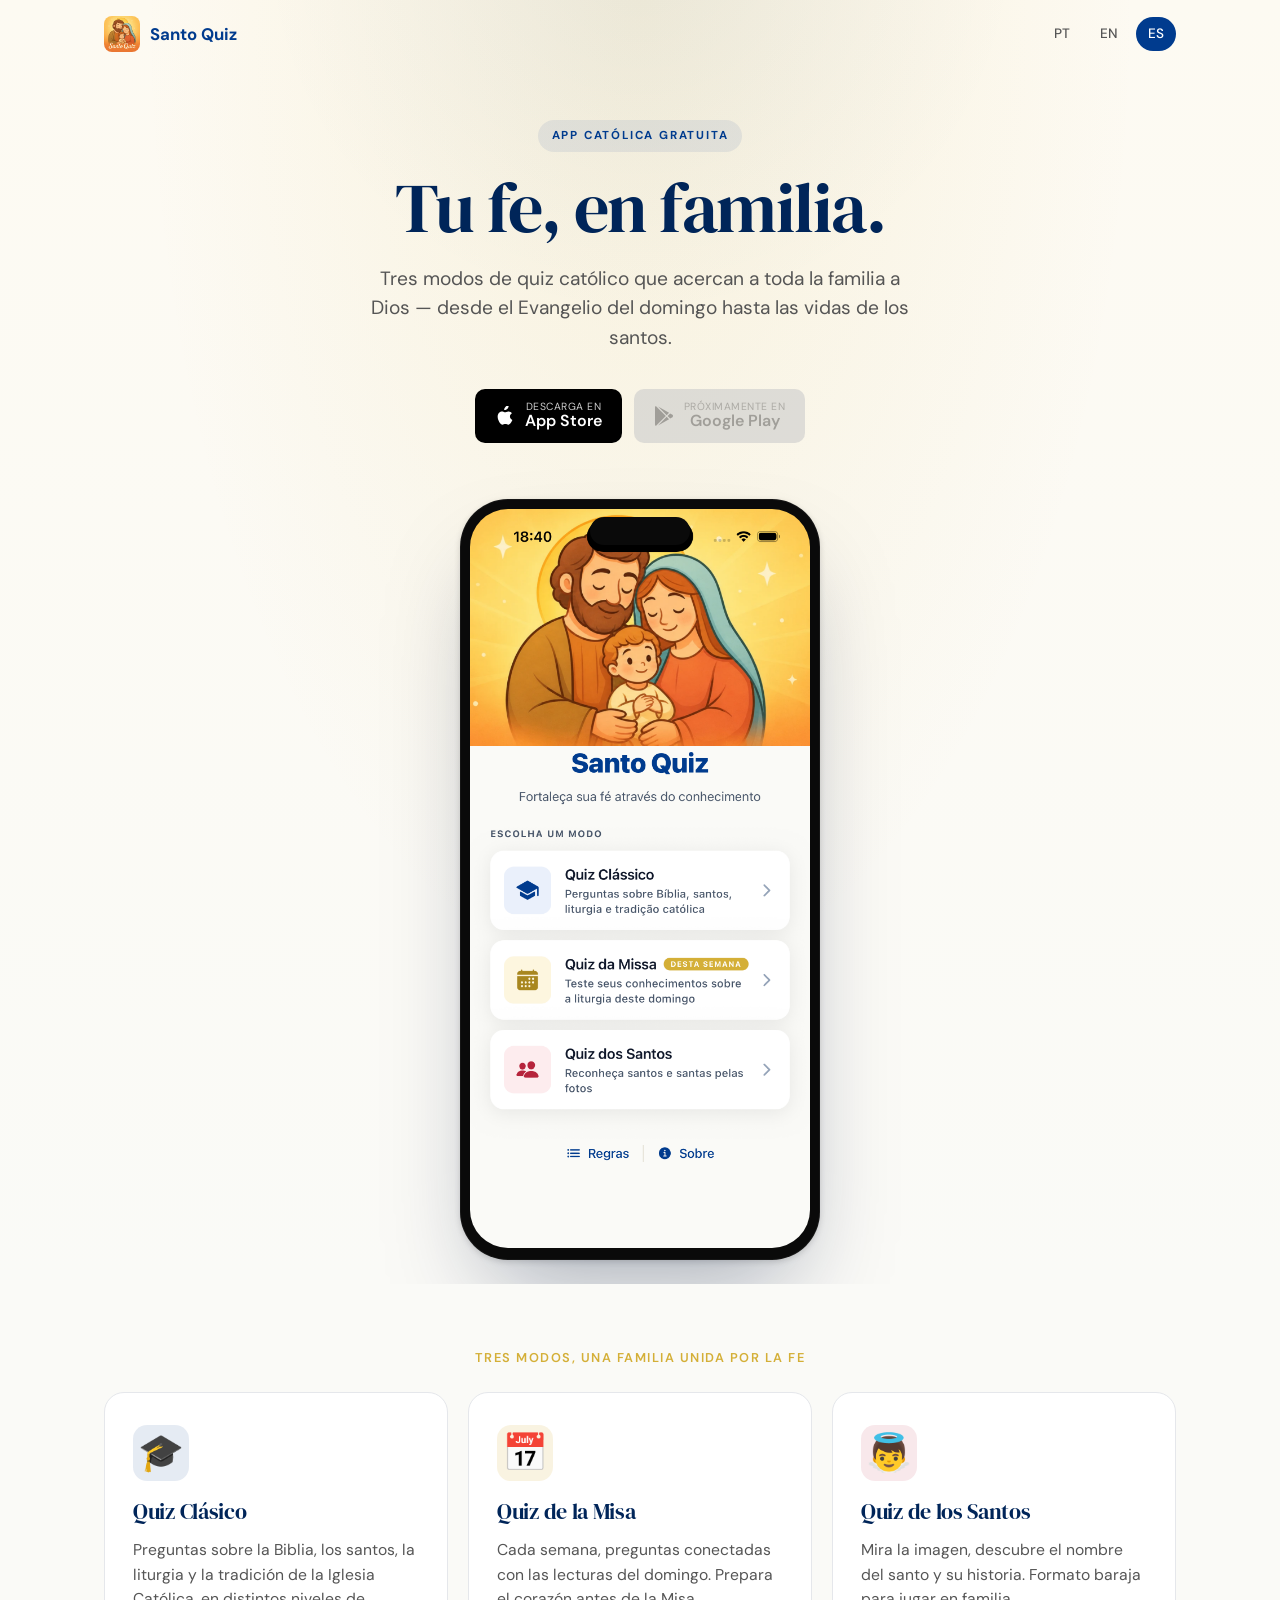
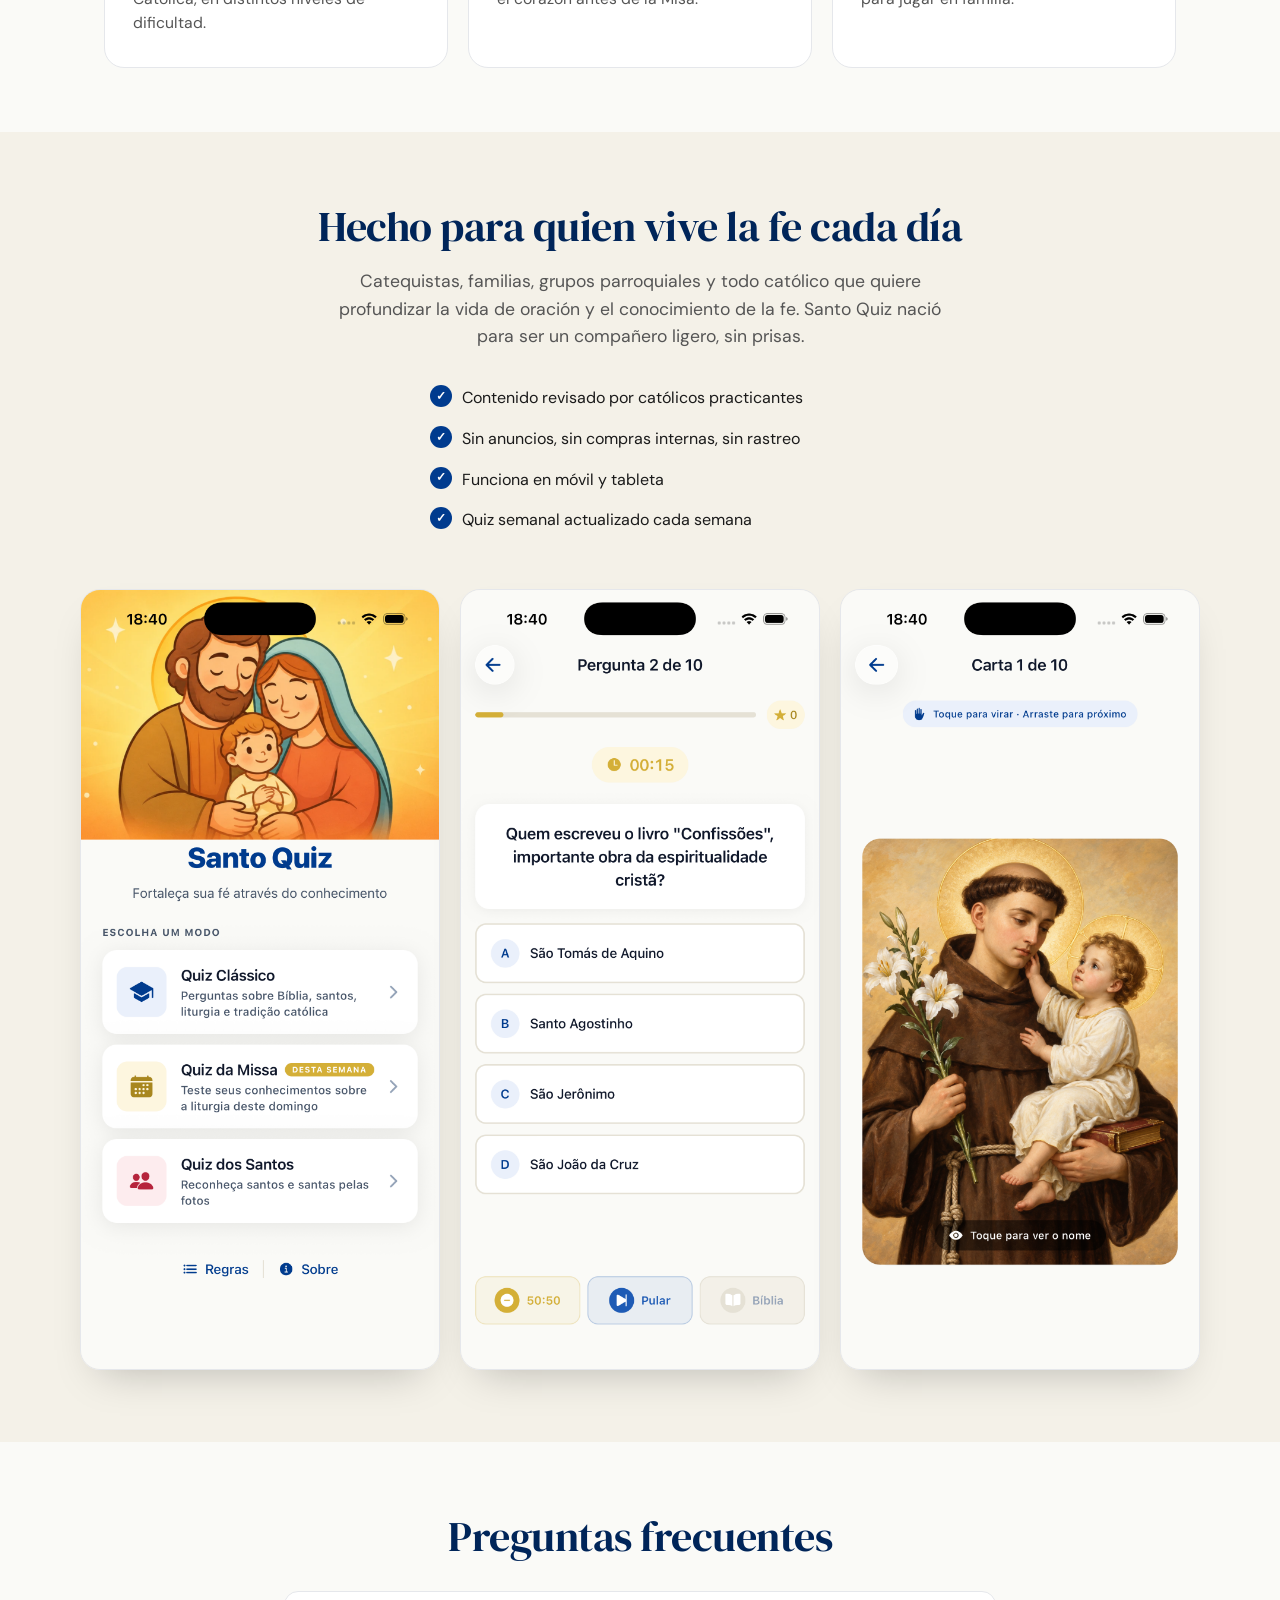
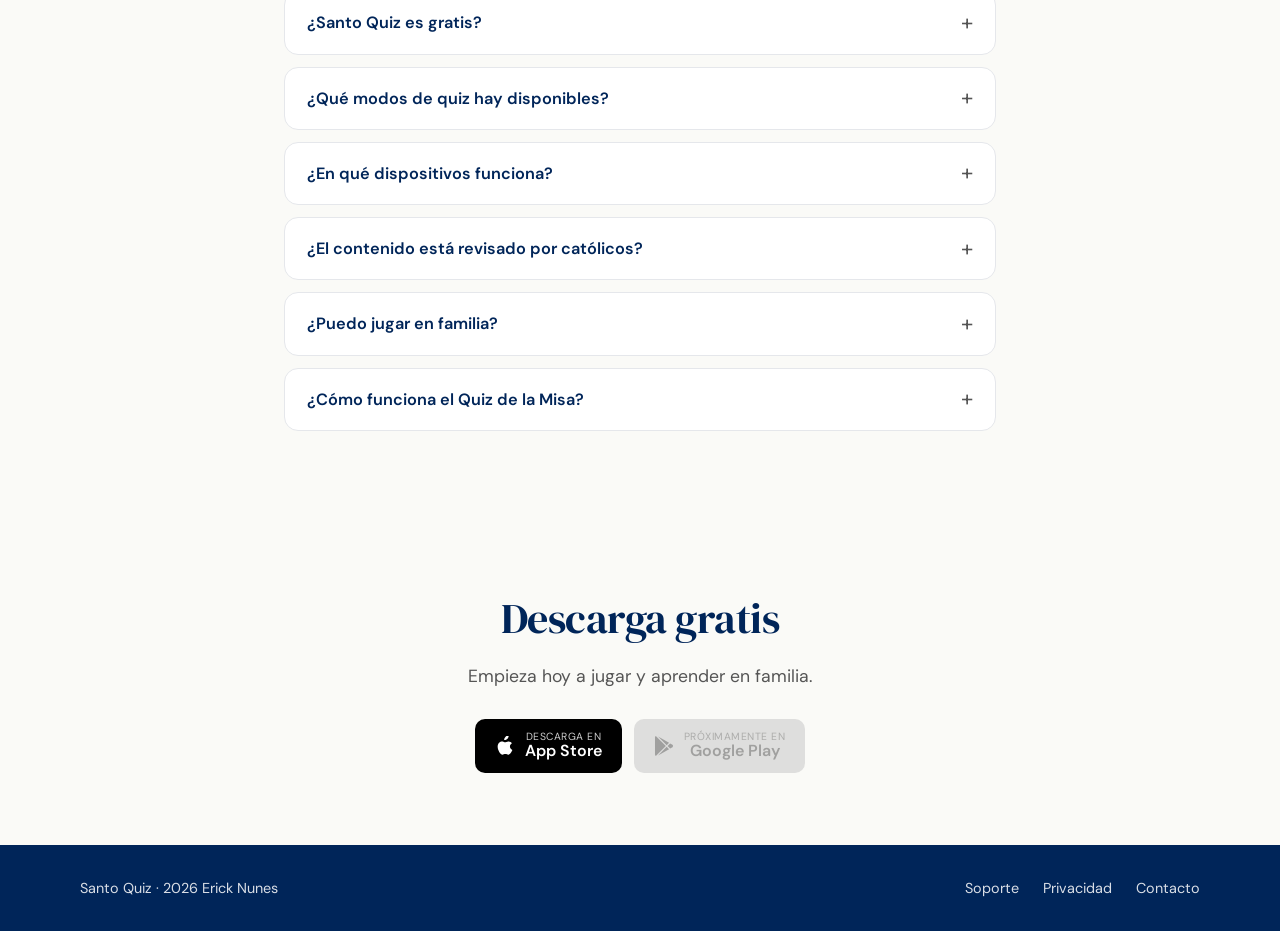
==== es/index.html @ 6bcc8728 "style(landing): elimina faixa branca do topo A nav flutuava sobre o bg do body (#fafaf7) enquanto o " ====
<!doctype html>
<html lang="es">
  <head>
    <meta charset="utf-8" />
    <meta name="viewport" content="width=device-width, initial-scale=1" />
    <meta name="robots" content="index,follow" />
    <meta name="theme-color" content="#003b8e" />
    <title>Santo Quiz · App de Quiz Católico Gratis para toda la familia</title>
    <meta name="description" content="App católica gratuita con tres modos de quiz: Biblia, Quiz de la Misa (lecturas del domingo) y Quiz de los Santos. Sin anuncios, sin compras internas, para toda la familia." />
    <meta name="keywords" content="quiz católico, app católica, quiz de la biblia, quiz de los santos, quiz de la misa, app católica gratis, juego católico familia, liturgia del domingo" />
    <meta name="author" content="Erick Nunes Carvalho" />

    <!-- Canonical + alternates -->
    <link rel="canonical" href="https://santoquiz.com/es/" />
    <link rel="alternate" hreflang="pt" href="https://santoquiz.com/pt/" />
    <link rel="alternate" hreflang="en" href="https://santoquiz.com/en/" />
    <link rel="alternate" hreflang="es" href="https://santoquiz.com/es/" />
    <link rel="alternate" hreflang="x-default" href="https://santoquiz.com/pt/" />

    <!-- Open Graph -->
    <meta property="og:site_name" content="Santo Quiz" />
    <meta property="og:title" content="Santo Quiz — Quiz católico para toda la familia" />
    <meta property="og:description" content="Tres modos de quiz católico: Clásico, Quiz de la Misa y Quiz de los Santos. Gratis, sin anuncios." />
    <meta property="og:type" content="website" />
    <meta property="og:url" content="https://santoquiz.com/es/" />
    <meta property="og:locale" content="es_ES" />
    <meta property="og:locale:alternate" content="pt_BR" />
    <meta property="og:locale:alternate" content="en_US" />
    <meta property="og:image" content="https://santoquiz.com/img/hero.webp" />
    <meta property="og:image:width" content="2000" />
    <meta property="og:image:height" content="667" />
    <meta property="og:image:alt" content="Ilustración de la Sagrada Familia — Santo Quiz" />

    <!-- Twitter Cards -->
    <meta name="twitter:card" content="summary_large_image" />
    <meta name="twitter:title" content="Santo Quiz — Quiz católico para toda la familia" />
    <meta name="twitter:description" content="Tres modos de quiz católico: Clásico, Quiz de la Misa y Quiz de los Santos. Gratis." />
    <meta name="twitter:image" content="https://santoquiz.com/img/hero.webp" />

    <!-- Ícones -->
    <link rel="icon" href="/img/icon.png" sizes="any" />
    <link rel="apple-touch-icon" href="/img/icon.png" />
    <link rel="stylesheet" href="/style.css?v=3" />

    <!-- Structured data: WebSite -->
    <script type="application/ld+json">
    {
      "@context": "https://schema.org",
      "@type": "WebSite",
      "name": "Santo Quiz",
      "url": "https://santoquiz.com/",
      "inLanguage": ["es-ES", "pt-BR", "en-US"],
      "description": "App católica gratuita con tres modos de quiz: Biblia, Quiz de la Misa y Quiz de los Santos."
    }
    </script>

    <!-- Structured data: Organization -->
    <script type="application/ld+json">
    {
      "@context": "https://schema.org",
      "@type": "Organization",
      "name": "Santo Quiz",
      "url": "https://santoquiz.com/",
      "logo": "https://santoquiz.com/img/icon.png",
      "founder": {
        "@type": "Person",
        "name": "Erick Nunes Carvalho"
      },
      "email": "eu@ericknunes.dev",
      "sameAs": [
        "https://apps.apple.com/app/id6823418281",
        "https://buymeacoffee.com/ericknc"
      ]
    }
    </script>

    <!-- Structured data: SoftwareApplication -->
    <script type="application/ld+json">
    {
      "@context": "https://schema.org",
      "@type": "MobileApplication",
      "name": "Santo Quiz",
      "operatingSystem": "iOS",
      "applicationCategory": "EducationApplication",
      "applicationSubCategory": "Religion",
      "offers": {
        "@type": "Offer",
        "price": "0",
        "priceCurrency": "EUR"
      },
      "description": "Quiz católico con tres modos: Clásico (Biblia, santos, liturgia), Quiz de la Misa (lecturas del domingo) y Quiz de los Santos (reconocimiento por imagen).",
      "author": {
        "@type": "Person",
        "name": "Erick Nunes Carvalho"
      },
      "installUrl": "https://apps.apple.com/app/id6823418281",
      "image": "https://santoquiz.com/img/icon.png",
      "inLanguage": "es-ES"
    }
    </script>

    <!-- Structured data: FAQ -->
    <script type="application/ld+json">
    {
      "@context": "https://schema.org",
      "@type": "FAQPage",
      "mainEntity": [
        {
          "@type": "Question",
          "name": "¿Santo Quiz es gratis?",
          "acceptedAnswer": {
            "@type": "Answer",
            "text": "Sí, Santo Quiz es 100% gratis, sin anuncios, sin compras internas y sin seguimiento. Lo mantiene el autor y las donaciones voluntarias."
          }
        },
        {
          "@type": "Question",
          "name": "¿Qué modos de quiz hay disponibles?",
          "acceptedAnswer": {
            "@type": "Answer",
            "text": "Tres modos: Quiz Clásico (preguntas sobre la Biblia, los santos, la liturgia y la tradición católica), Quiz de la Misa (preguntas conectadas con las lecturas del domingo, actualizado cada semana) y Quiz de los Santos (reconocer santos por su imagen, en formato baraja)."
          }
        },
        {
          "@type": "Question",
          "name": "¿En qué dispositivos funciona?",
          "acceptedAnswer": {
            "@type": "Answer",
            "text": "Santo Quiz está disponible en iPhone y iPad en la App Store. La versión para Android en Google Play está en preparación."
          }
        },
        {
          "@type": "Question",
          "name": "¿El contenido está revisado por católicos?",
          "acceptedAnswer": {
            "@type": "Answer",
            "text": "Sí, todo el contenido está escrito y revisado por católicos practicantes, con fuentes en la Biblia, el Catecismo de la Iglesia Católica, la liturgia y la Tradición."
          }
        },
        {
          "@type": "Question",
          "name": "¿Puedo jugar en familia?",
          "acceptedAnswer": {
            "@type": "Answer",
            "text": "Sí, Santo Quiz está hecho para jugarse en familia — niños, padres y abuelos. El Quiz de los Santos, con su formato baraja de imágenes, es especialmente bueno para jugar en grupo."
          }
        },
        {
          "@type": "Question",
          "name": "¿Cómo funciona el Quiz de la Misa?",
          "acceptedAnswer": {
            "@type": "Answer",
            "text": "Cada semana se publica un nuevo quiz con preguntas basadas en las lecturas del domingo (primera lectura, salmo, segunda lectura y evangelio). Ideal para preparar el corazón antes de la Misa o repasarlas luego en familia."
          }
        }
      ]
    }
    </script>
  </head>
  <body>
    <nav class="nav">
      <a class="logo" href="/es">
        <img src="/img/icon.png" alt="Santo Quiz" width="36" height="36" />
        <span>Santo Quiz</span>
      </a>
      <div class="langs">
        <a href="/pt">PT</a>
        <a href="/en">EN</a>
        <a href="/es" class="active">ES</a>
      </div>
    </nav>

    <header class="hero">
      <div class="hero-content">
        <p class="eyebrow">App Católica Gratuita</p>
        <h1>Tu fe, en familia.</h1>
        <p class="lead">
          Tres modos de quiz católico que acercan a toda la familia a Dios — desde el Evangelio del domingo hasta las vidas de los santos.
        </p>
        <div class="cta-row">
          <a class="btn-store" href="https://apps.apple.com/app/id6823418281" target="_blank" rel="noopener">
            <svg viewBox="0 0 384 512" width="20" height="20" fill="currentColor" aria-hidden="true"><path d="M318.7 268.7c-.2-36.7 16.4-64.4 50-84.8-18.8-26.9-47.2-41.7-84.7-44.6-35.5-2.8-74.3 20.7-88.5 20.7-15 0-49.4-19.7-76.4-19.7C63.3 141.2 4 184.8 4 273.5q0 39.3 14.4 81.2c12.8 36.7 59 126.7 107.2 125.2 25.2-.6 43-17.9 75.8-17.9 31.8 0 48.3 17.9 76.4 17.9 48.6-.7 90.4-82.5 102.6-119.3-65.2-30.7-61.7-90-61.7-91.9zM256 68.9c33.6-39.9 30.6-76.3 29.6-89.4-29.7 1.7-64 20.2-83.6 43C181.5 43.9 168.7 76 171 103.3c32.1 2.5 61.4-13.9 85-34.4z"/></svg>
            <span><small>Descarga en</small>App Store</span>
          </a>
          <div class="btn-store disabled" aria-disabled="true">
            <svg viewBox="0 0 512 512" width="20" height="20" fill="currentColor" aria-hidden="true"><path d="M325.3 234.3L104.6 13l280.8 161.2-60.1 60.1zM47 0C34 6.8 25.3 19.2 25.3 35.3v441.3c0 16.1 8.7 28.5 21.7 35.3l256.6-256L47 0zm425.2 225.6l-58.9-34.1-65.7 64.5 65.7 64.5 60.1-34.1c18-14.3 18-46.5-1.2-60.8zM104.6 499l280.8-161.2-60.1-60.1L104.6 499z"/></svg>
            <span><small>Próximamente en</small>Google Play</span>
          </div>
        </div>
        <div class="phone">
          <img src="/img/shot-home.png" alt="Pantalla principal de Santo Quiz con los tres modos de quiz católico" />
        </div>
      </div>
    </header>

    <section class="features">
      <p class="section-label">Tres modos, una familia unida por la fe</p>
      <div class="cards">
        <article class="card card-primary">
          <div class="card-icon">🎓</div>
          <h3>Quiz Clásico</h3>
          <p>Preguntas sobre la Biblia, los santos, la liturgia y la tradición de la Iglesia Católica, en distintos niveles de dificultad.</p>
        </article>
        <article class="card card-gold">
          <div class="card-icon">📅</div>
          <h3>Quiz de la Misa</h3>
          <p>Cada semana, preguntas conectadas con las lecturas del domingo. Prepara el corazón antes de la Misa.</p>
        </article>
        <article class="card card-accent">
          <div class="card-icon">👼</div>
          <h3>Quiz de los Santos</h3>
          <p>Mira la imagen, descubre el nombre del santo y su historia. Formato baraja para jugar en familia.</p>
        </article>
      </div>
    </section>

    <section class="showcase">
      <div class="showcase-text">
        <h2>Hecho para quien vive la fe cada día</h2>
        <p>
          Catequistas, familias, grupos parroquiales y todo católico que quiere profundizar la vida de oración y el conocimiento de la fe. Santo Quiz nació para ser un compañero ligero, sin prisas.
        </p>
        <ul class="checklist">
          <li>Contenido revisado por católicos practicantes</li>
          <li>Sin anuncios, sin compras internas, sin rastreo</li>
          <li>Funciona en móvil y tableta</li>
          <li>Quiz semanal actualizado cada semana</li>
        </ul>
      </div>
      <div class="showcase-shots">
        <img src="/img/shot-home.png" alt="Pantalla principal de Santo Quiz con los modos Clásico, Quiz de la Misa y Quiz de los Santos" />
        <img src="/img/shot-quiz.png" alt="Pantalla de pregunta de Santo Quiz con opciones de respuesta católicas" />
        <img src="/img/shot-santos.png" alt="Quiz de los Santos mostrando la foto de un santo católico para reconocimiento" />
      </div>
    </section>

    <section class="faq">
      <h2>Preguntas frecuentes</h2>
      <details>
        <summary>¿Santo Quiz es gratis?</summary>
        <p>Sí, Santo Quiz es 100% gratis, sin anuncios, sin compras internas y sin seguimiento. Lo mantiene el autor y las donaciones voluntarias.</p>
      </details>
      <details>
        <summary>¿Qué modos de quiz hay disponibles?</summary>
        <p>Tres modos: <strong>Quiz Clásico</strong> (preguntas sobre la Biblia, los santos, la liturgia y la tradición católica), <strong>Quiz de la Misa</strong> (preguntas conectadas con las lecturas del domingo, actualizado cada semana) y <strong>Quiz de los Santos</strong> (reconocer santos por su imagen, en formato baraja).</p>
      </details>
      <details>
        <summary>¿En qué dispositivos funciona?</summary>
        <p>Santo Quiz está disponible en iPhone y iPad en la App Store. La versión para Android en Google Play está en preparación.</p>
      </details>
      <details>
        <summary>¿El contenido está revisado por católicos?</summary>
        <p>Sí, todo el contenido está escrito y revisado por católicos practicantes, con fuentes en la Biblia, el Catecismo de la Iglesia Católica, la liturgia y la Tradición.</p>
      </details>
      <details>
        <summary>¿Puedo jugar en familia?</summary>
        <p>Sí, Santo Quiz está hecho para jugarse en familia — niños, padres y abuelos. El Quiz de los Santos, con su formato baraja de imágenes, es especialmente bueno para jugar en grupo.</p>
      </details>
      <details>
        <summary>¿Cómo funciona el Quiz de la Misa?</summary>
        <p>Cada semana se publica un nuevo quiz con preguntas basadas en las lecturas del domingo (primera lectura, salmo, segunda lectura y evangelio). Ideal para preparar el corazón antes de la Misa o repasarlas luego en familia.</p>
      </details>
    </section>

    <section class="cta-final">
      <h2>Descarga gratis</h2>
      <p>Empieza hoy a jugar y aprender en familia.</p>
      <div class="cta-row">
        <a class="btn-store" href="https://apps.apple.com/app/id6823418281" target="_blank" rel="noopener">
          <svg viewBox="0 0 384 512" width="20" height="20" fill="currentColor" aria-hidden="true"><path d="M318.7 268.7c-.2-36.7 16.4-64.4 50-84.8-18.8-26.9-47.2-41.7-84.7-44.6-35.5-2.8-74.3 20.7-88.5 20.7-15 0-49.4-19.7-76.4-19.7C63.3 141.2 4 184.8 4 273.5q0 39.3 14.4 81.2c12.8 36.7 59 126.7 107.2 125.2 25.2-.6 43-17.9 75.8-17.9 31.8 0 48.3 17.9 76.4 17.9 48.6-.7 90.4-82.5 102.6-119.3-65.2-30.7-61.7-90-61.7-91.9zM256 68.9c33.6-39.9 30.6-76.3 29.6-89.4-29.7 1.7-64 20.2-83.6 43C181.5 43.9 168.7 76 171 103.3c32.1 2.5 61.4-13.9 85-34.4z"/></svg>
          <span><small>Descarga en</small>App Store</span>
        </a>
        <div class="btn-store disabled" aria-disabled="true">
          <svg viewBox="0 0 512 512" width="20" height="20" fill="currentColor" aria-hidden="true"><path d="M325.3 234.3L104.6 13l280.8 161.2-60.1 60.1zM47 0C34 6.8 25.3 19.2 25.3 35.3v441.3c0 16.1 8.7 28.5 21.7 35.3l256.6-256L47 0zm425.2 225.6l-58.9-34.1-65.7 64.5 65.7 64.5 60.1-34.1c18-14.3 18-46.5-1.2-60.8zM104.6 499l280.8-161.2-60.1-60.1L104.6 499z"/></svg>
          <span><small>Próximamente en</small>Google Play</span>
        </div>
      </div>
    </section>

    <footer class="footer">
      <div class="footer-inner">
        <p class="brand">Santo Quiz · 2026 Erick Nunes</p>
        <nav>
          <a href="https://santoquiz.ericknunes.dev/support">Soporte</a>
          <a href="https://santoquiz.ericknunes.dev/privacy">Privacidad</a>
          <a href="mailto:eu@ericknunes.dev">Contacto</a>
        </nav>
      </div>
    </footer>

    <script src="/bmc.js?v=2" defer></script>
  </body>
</html>
---- style.css ----
@import url('https://fonts.googleapis.com/css2?family=DM+Sans:wght@400;500;600;700&family=DM+Serif+Display&display=swap');

:root {
  color-scheme: light;
  --primary: #003b8e;
  --primary-dark: #002559;
  --accent: #d4af37;
  --red: #b6243c;
  --bg: #fafaf7;
  --bg-soft: #f4f1e8;
  --fg: #1a1a1a;
  --muted: #555;
  --border: #e5e7eb;
  --hero-orange: #f4b860;
  --font-sans: "DM Sans", -apple-system, BlinkMacSystemFont, "Segoe UI", Roboto, "Helvetica Neue", Arial, sans-serif;
  --font-serif: "DM Serif Display", "Iowan Old Style", Georgia, "Times New Roman", serif;
}
* { box-sizing: border-box; }
html, body { margin: 0; padding: 0; }
body {
  font-family: var(--font-sans);
  line-height: 1.55;
  color: var(--fg);
  background: var(--bg);
  -webkit-font-smoothing: antialiased;
  -moz-osx-font-smoothing: grayscale;
  text-rendering: optimizeLegibility;
}
a { color: var(--primary); text-decoration: none; }
a:hover { text-decoration: underline; }
img { display: block; max-width: 100%; }

.nav {
  display: flex;
  align-items: center;
  justify-content: space-between;
  padding: 16px 24px;
  max-width: 1120px;
  margin: 0 auto;
  position: relative;
  z-index: 10;
  background: transparent;
}
.logo {
  display: flex;
  align-items: center;
  gap: 10px;
  font-weight: 700;
  font-size: 1.05rem;
  color: var(--primary);
}
.logo img { border-radius: 8px; }
.langs { display: flex; gap: 6px; }
.langs a {
  padding: 6px 12px;
  border-radius: 999px;
  font-size: 0.85rem;
  font-weight: 500;
  color: var(--muted);
}
.langs a.active {
  background: var(--primary);
  color: #fff;
}

.hero {
  position: relative;
  text-align: center;
  padding: 120px 24px 24px;
  margin-top: -68px;
  overflow: hidden;
  isolation: isolate;
  background:
    radial-gradient(ellipse at top, rgba(212, 175, 55, 0.12) 0%, transparent 55%),
    linear-gradient(180deg, #fdfaf2 0%, var(--bg) 100%);
}
.hero::before {
  content: "";
  position: absolute;
  top: -40%;
  left: 50%;
  width: 900px;
  height: 900px;
  transform: translateX(-50%);
  background: radial-gradient(circle, rgba(0, 59, 142, 0.06) 0%, transparent 60%);
  z-index: -1;
  pointer-events: none;
}
.hero-content {
  max-width: 720px;
  margin: 0 auto;
}
.hero-content .eyebrow {
  display: inline-block;
  font-size: 0.72rem;
  font-weight: 700;
  letter-spacing: 1.8px;
  color: var(--primary);
  text-transform: uppercase;
  margin: 0 0 20px;
  padding: 7px 14px;
  background: rgba(0, 59, 142, 0.08);
  border-radius: 999px;
}
.hero-content h1 {
  font-family: var(--font-serif);
  font-size: clamp(2.5rem, 5.6vw, 4.4rem);
  line-height: 1.02;
  margin: 0 0 20px;
  color: var(--primary-dark);
  letter-spacing: -1.5px;
  font-weight: 400;
}
.hero-content .lead {
  font-size: clamp(1.05rem, 1.5vw, 1.25rem);
  color: var(--muted);
  margin: 0 auto 36px;
  max-width: 560px;
  line-height: 1.55;
}
.hero .cta-row { justify-content: center; margin-bottom: 56px; }

/* Mockup iPhone */
.phone {
  position: relative;
  width: 320px;
  margin: 0 auto;
  padding: 10px 10px 12px;
  background: #0a0a0a;
  border-radius: 48px;
  box-shadow:
    0 50px 100px -30px rgba(0, 20, 60, 0.35),
    0 0 0 1px rgba(255, 255, 255, 0.05) inset,
    0 2px 6px rgba(0, 0, 0, 0.15);
}
.phone::before {
  content: "";
  position: absolute;
  top: 18px;
  left: 50%;
  transform: translateX(-50%);
  width: 100px;
  height: 28px;
  background: #0a0a0a;
  border-radius: 999px;
  z-index: 2;
}
.phone img {
  display: block;
  width: 100%;
  border-radius: 38px;
  background: #fff;
}
@media (min-width: 640px) {
  .phone { width: 360px; }
}

.cta-row { display: flex; gap: 12px; flex-wrap: wrap; }
.btn-store {
  display: inline-flex;
  align-items: center;
  gap: 10px;
  padding: 12px 20px;
  background: #000;
  color: #fff;
  border-radius: 10px;
  text-decoration: none;
  font-weight: 500;
  transition: transform 0.15s ease, opacity 0.15s ease;
}
.btn-store:hover { transform: translateY(-1px); text-decoration: none; }
.btn-store small {
  display: block;
  font-size: 0.65rem;
  opacity: 0.8;
  font-weight: 400;
  letter-spacing: 0.5px;
  text-transform: uppercase;
  line-height: 1.1;
}
.btn-store span { font-size: 1rem; font-weight: 600; line-height: 1.15; }
.btn-store.disabled {
  background: #ccc;
  color: #666;
  cursor: not-allowed;
  pointer-events: none;
  opacity: 0.6;
}

.section-label {
  text-align: center;
  font-size: 0.8rem;
  font-weight: 600;
  letter-spacing: 1.5px;
  text-transform: uppercase;
  color: var(--accent);
  margin: 0 0 24px;
}

.features {
  max-width: 1120px;
  margin: 0 auto;
  padding: 64px 24px;
}
.cards {
  display: grid;
  grid-template-columns: repeat(auto-fit, minmax(260px, 1fr));
  gap: 20px;
}
.card {
  background: #fff;
  border: 1px solid var(--border);
  border-radius: 20px;
  padding: 32px 28px;
  transition: transform 0.15s ease, box-shadow 0.15s ease;
}
.card:hover {
  transform: translateY(-4px);
  box-shadow: 0 20px 40px -20px rgba(0,0,0,0.15);
}
.card-icon {
  font-size: 2.3rem;
  margin-bottom: 14px;
  width: 56px;
  height: 56px;
  display: flex;
  align-items: center;
  justify-content: center;
  border-radius: 14px;
}
.card-primary .card-icon { background: rgba(0,59,142,0.1); }
.card-gold    .card-icon { background: rgba(212,175,55,0.15); }
.card-accent  .card-icon { background: rgba(182,36,60,0.1); }
.card h3 {
  font-family: var(--font-serif);
  margin: 0 0 10px;
  font-size: 1.35rem;
  color: var(--primary-dark);
  font-weight: 400;
  letter-spacing: -0.3px;
}
.card p {
  margin: 0;
  color: var(--muted);
  font-size: 0.98rem;
}

.showcase {
  background: var(--bg-soft);
  padding: 72px 24px;
}
.showcase-text, .showcase-shots {
  max-width: 1120px;
  margin: 0 auto;
}
.showcase-text { text-align: center; margin-bottom: 48px; }
.showcase-text h2 {
  font-family: var(--font-serif);
  color: var(--primary-dark);
  font-size: clamp(1.9rem, 3.8vw, 2.6rem);
  margin: 0 0 18px;
  letter-spacing: -0.5px;
  font-weight: 400;
  line-height: 1.1;
}
.showcase-text p {
  color: var(--muted);
  font-size: 1.1rem;
  max-width: 640px;
  margin: 0 auto 28px;
}
.checklist {
  list-style: none;
  padding: 0;
  margin: 0 auto;
  max-width: 420px;
  text-align: left;
}
.checklist li {
  padding: 8px 0 8px 32px;
  position: relative;
  color: var(--fg);
}
.checklist li::before {
  content: "✓";
  position: absolute;
  left: 0;
  top: 7px;
  width: 22px;
  height: 22px;
  background: var(--primary);
  color: #fff;
  border-radius: 50%;
  display: flex;
  align-items: center;
  justify-content: center;
  font-size: 0.75rem;
  font-weight: 700;
}
.showcase-shots {
  display: grid;
  grid-template-columns: repeat(auto-fit, minmax(220px, 1fr));
  gap: 20px;
}
.showcase-shots img {
  width: 100%;
  border-radius: 20px;
  box-shadow: 0 20px 40px -20px rgba(0,0,0,0.25);
  border: 1px solid var(--border);
}

/* FAQ */
.faq {
  max-width: 760px;
  margin: 0 auto;
  padding: 72px 24px;
}
.faq h2 {
  font-family: var(--font-serif);
  color: var(--primary-dark);
  font-size: clamp(1.9rem, 3.8vw, 2.6rem);
  margin: 0 0 32px;
  text-align: center;
  letter-spacing: -0.5px;
  font-weight: 400;
  line-height: 1.1;
}
.faq details {
  background: #fff;
  border: 1px solid var(--border);
  border-radius: 14px;
  padding: 18px 22px;
  margin-bottom: 12px;
  transition: border-color 0.15s ease;
}
.faq details[open] { border-color: var(--primary); }
.faq summary {
  cursor: pointer;
  list-style: none;
  font-weight: 600;
  color: var(--primary-dark);
  font-size: 1.02rem;
  display: flex;
  align-items: center;
  justify-content: space-between;
  gap: 12px;
}
.faq summary::-webkit-details-marker { display: none; }
.faq summary::after {
  content: "+";
  font-size: 1.4rem;
  color: var(--muted);
  font-weight: 400;
  transition: transform 0.2s ease;
  line-height: 1;
}
.faq details[open] summary::after { content: "−"; }
.faq details p {
  margin: 14px 0 0;
  color: var(--muted);
  line-height: 1.6;
}

.cta-final {
  padding: 72px 24px;
  text-align: center;
}
.cta-final h2 {
  font-family: var(--font-serif);
  color: var(--primary-dark);
  font-size: clamp(2rem, 3.8vw, 2.6rem);
  margin: 0 0 12px;
  font-weight: 400;
  letter-spacing: -0.5px;
}
.cta-final p {
  color: var(--muted);
  font-size: 1.1rem;
  margin: 0 0 28px;
}
.cta-final .cta-row { justify-content: center; }

.footer {
  background: var(--primary-dark);
  color: #fff;
  padding: 32px 24px;
}
.footer-inner {
  max-width: 1120px;
  margin: 0 auto;
  display: flex;
  justify-content: space-between;
  align-items: center;
  flex-wrap: wrap;
  gap: 16px;
}
.footer .brand { margin: 0; opacity: 0.85; font-size: 0.9rem; }
.footer nav { display: flex; gap: 24px; }
.footer nav a {
  color: #fff;
  opacity: 0.85;
  font-size: 0.9rem;
}
.footer nav a:hover { opacity: 1; }

@media (max-width: 760px) {
  .hero {
    min-height: 62vh;
    padding: 72px 20px 88px;
  }
  .features, .showcase, .cta-final { padding: 48px 20px; }
}

/* ============================================================
   Widget Pix — "Me pague um café"
   ============================================================ */
.coffee-fab {
  position: fixed;
  left: 20px;
  bottom: 20px;
  z-index: 60;
  display: inline-flex;
  align-items: center;
  gap: 9px;
  padding: 10px 18px 10px 14px;
  background: #fff;
  color: var(--primary-dark);
  text-decoration: none;
  border: 1px solid rgba(0, 0, 0, 0.06);
  border-radius: 999px;
  font-family: var(--font-sans);
  font-weight: 600;
  font-size: 0.88rem;
  letter-spacing: -0.1px;
  cursor: pointer;
  box-shadow:
    0 10px 24px -8px rgba(15, 25, 60, 0.18),
    0 2px 6px rgba(0, 0, 0, 0.05);
  transform: translateY(16px);
  opacity: 0;
  pointer-events: none;
  transition:
    transform 0.25s ease,
    opacity 0.2s ease,
    box-shadow 0.2s ease,
    border-color 0.2s ease;
}
.coffee-fab.visible {
  transform: translateY(0);
  opacity: 1;
  pointer-events: auto;
}
.coffee-fab:hover {
  transform: translateY(-1px);
  text-decoration: none;
  box-shadow:
    0 14px 30px -8px rgba(15, 25, 60, 0.22),
    0 3px 8px rgba(0, 0, 0, 0.06);
  border-color: rgba(0, 0, 0, 0.1);
}
.coffee-fab:active {
  transform: translateY(0);
  box-shadow:
    0 6px 14px -6px rgba(15, 25, 60, 0.18),
    0 1px 3px rgba(0, 0, 0, 0.05);
}
.coffee-fab .fab-icon {
  width: 20px;
  height: 20px;
  display: inline-flex;
  align-items: center;
  justify-content: center;
  color: var(--primary);
}
.coffee-fab .fab-icon svg {
  width: 100%;
  height: 100%;
  display: block;
}
/* Mobile: só ícone */
@media (max-width: 480px) {
  .coffee-fab {
    padding: 0;
    width: 48px;
    height: 48px;
    justify-content: center;
    gap: 0;
  }
  .coffee-fab .fab-label { display: none; }
}

.coffee-backdrop {
  position: fixed;
  inset: 0;
  background: rgba(0, 20, 60, 0.55);
  backdrop-filter: blur(4px);
  z-index: 70;
  opacity: 0;
  pointer-events: none;
  transition: opacity 0.2s ease;
}
.coffee-backdrop.open {
  opacity: 1;
  pointer-events: auto;
}

.coffee-modal {
  position: fixed;
  z-index: 80;
  left: 20px;
  bottom: 20px;
  width: min(380px, calc(100vw - 32px));
  max-height: calc(100vh - 32px);
  overflow-y: auto;
  background: #fff;
  border-radius: 20px;
  box-shadow: 0 30px 80px -20px rgba(0, 20, 60, 0.4);
  padding: 24px;
  transform: translateY(20px) scale(0.98);
  opacity: 0;
  pointer-events: none;
  transition: transform 0.22s ease, opacity 0.22s ease;
}
.coffee-modal.open {
  transform: translateY(0) scale(1);
  opacity: 1;
  pointer-events: auto;
}
@media (max-width: 480px) {
  .coffee-modal {
    right: 16px;
    left: 16px;
    bottom: 16px;
    width: auto;
  }
}
.coffee-close {
  position: absolute;
  top: 12px;
  right: 12px;
  width: 32px;
  height: 32px;
  border: none;
  background: transparent;
  color: var(--muted);
  font-size: 1.3rem;
  line-height: 1;
  cursor: pointer;
  border-radius: 8px;
}
.coffee-close:hover { background: var(--bg-soft); color: var(--fg); }

.coffee-modal h3 {
  font-family: var(--font-serif);
  font-size: 1.4rem;
  color: var(--primary-dark);
  margin: 0 0 6px;
  font-weight: 400;
  letter-spacing: -0.3px;
  padding-right: 32px;
}
.coffee-modal .sub {
  color: var(--muted);
  font-size: 0.9rem;
  margin: 0 0 18px;
}

.coffee-chips {
  display: grid;
  grid-template-columns: repeat(3, 1fr);
  gap: 8px;
  margin-bottom: 14px;
}
.coffee-chip {
  padding: 12px 8px;
  background: var(--bg-soft);
  border: 1.5px solid transparent;
  border-radius: 12px;
  font-family: var(--font-sans);
  font-weight: 600;
  font-size: 0.95rem;
  color: var(--fg);
  cursor: pointer;
  transition: border-color 0.12s ease, background 0.12s ease;
}
.coffee-chip:hover { background: #eee9d6; }
.coffee-chip.active {
  border-color: var(--primary);
  background: rgba(0, 59, 142, 0.08);
  color: var(--primary-dark);
}

.coffee-custom {
  display: none;
  margin-bottom: 14px;
}
.coffee-custom.visible { display: block; }
.coffee-custom-wrap {
  display: flex;
  align-items: center;
  gap: 8px;
  background: var(--bg-soft);
  border: 1.5px solid var(--border);
  border-radius: 12px;
  padding: 0 14px;
}
.coffee-custom-wrap:focus-within { border-color: var(--primary); background: #fff; }
.coffee-custom-wrap span { color: var(--muted); font-weight: 600; }
.coffee-custom-wrap input {
  flex: 1;
  border: none;
  background: transparent;
  padding: 12px 0;
  font-family: var(--font-sans);
  font-size: 1rem;
  outline: none;
  color: var(--fg);
}

.coffee-qr {
  display: none;
  text-align: center;
  padding: 16px 0 4px;
  border-top: 1px solid var(--border);
  margin-top: 6px;
}
.coffee-qr.visible { display: block; }
.coffee-qr .qr-box {
  display: inline-block;
  padding: 12px;
  background: #fff;
  border: 1px solid var(--border);
  border-radius: 12px;
  margin: 0 auto 12px;
}
.coffee-qr .qr-box img,
.coffee-qr .qr-box svg {
  display: block;
  width: 200px;
  height: 200px;
}
.coffee-qr p {
  margin: 0 0 10px;
  font-size: 0.85rem;
  color: var(--muted);
}
.coffee-copy {
  display: inline-flex;
  align-items: center;
  gap: 8px;
  padding: 10px 18px;
  background: var(--primary);
  color: #fff;
  border: none;
  border-radius: 10px;
  font-family: var(--font-sans);
  font-weight: 600;
  font-size: 0.9rem;
  cursor: pointer;
  transition: background 0.15s ease;
}
.coffee-copy:hover { background: var(--primary-dark); }
.coffee-copy.copied { background: #1d8c4a; }

.coffee-hint {
  font-size: 0.78rem;
  color: var(--muted);
  text-align: center;
  margin: 10px 0 0;
}
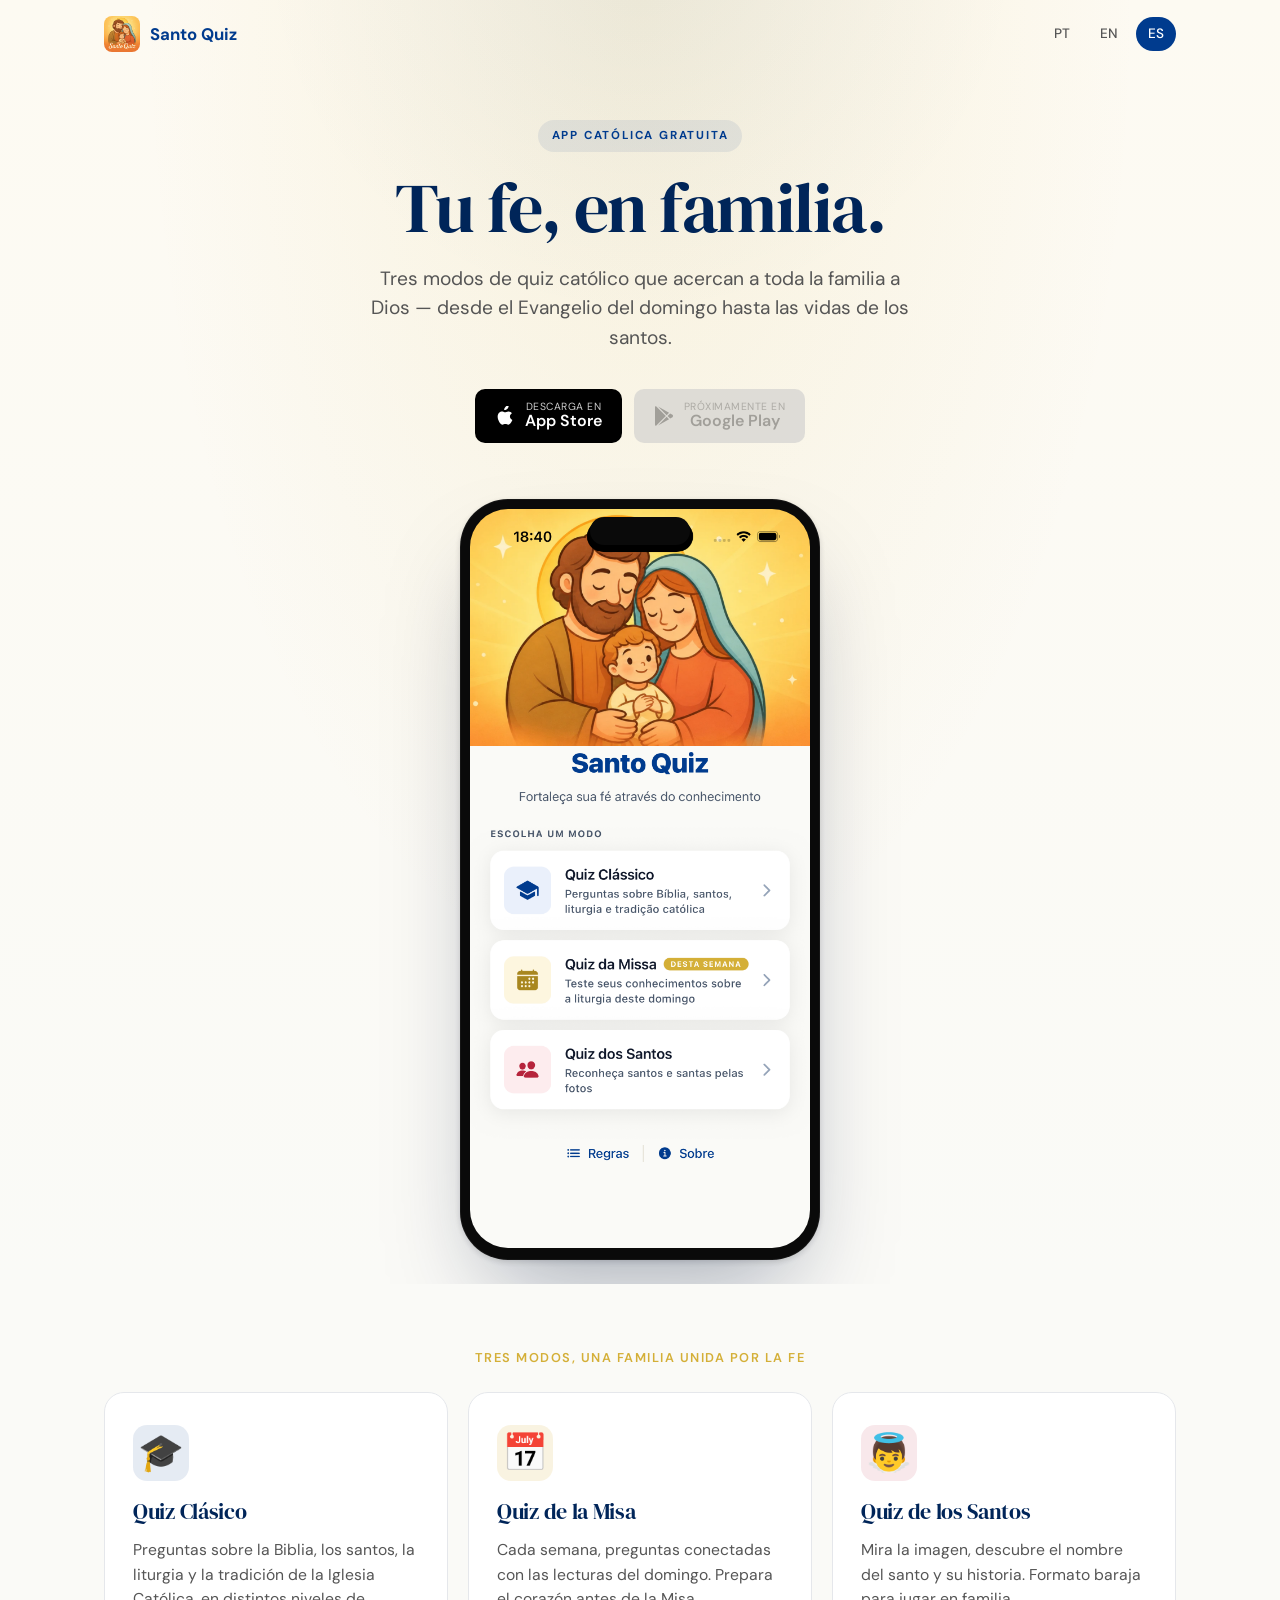
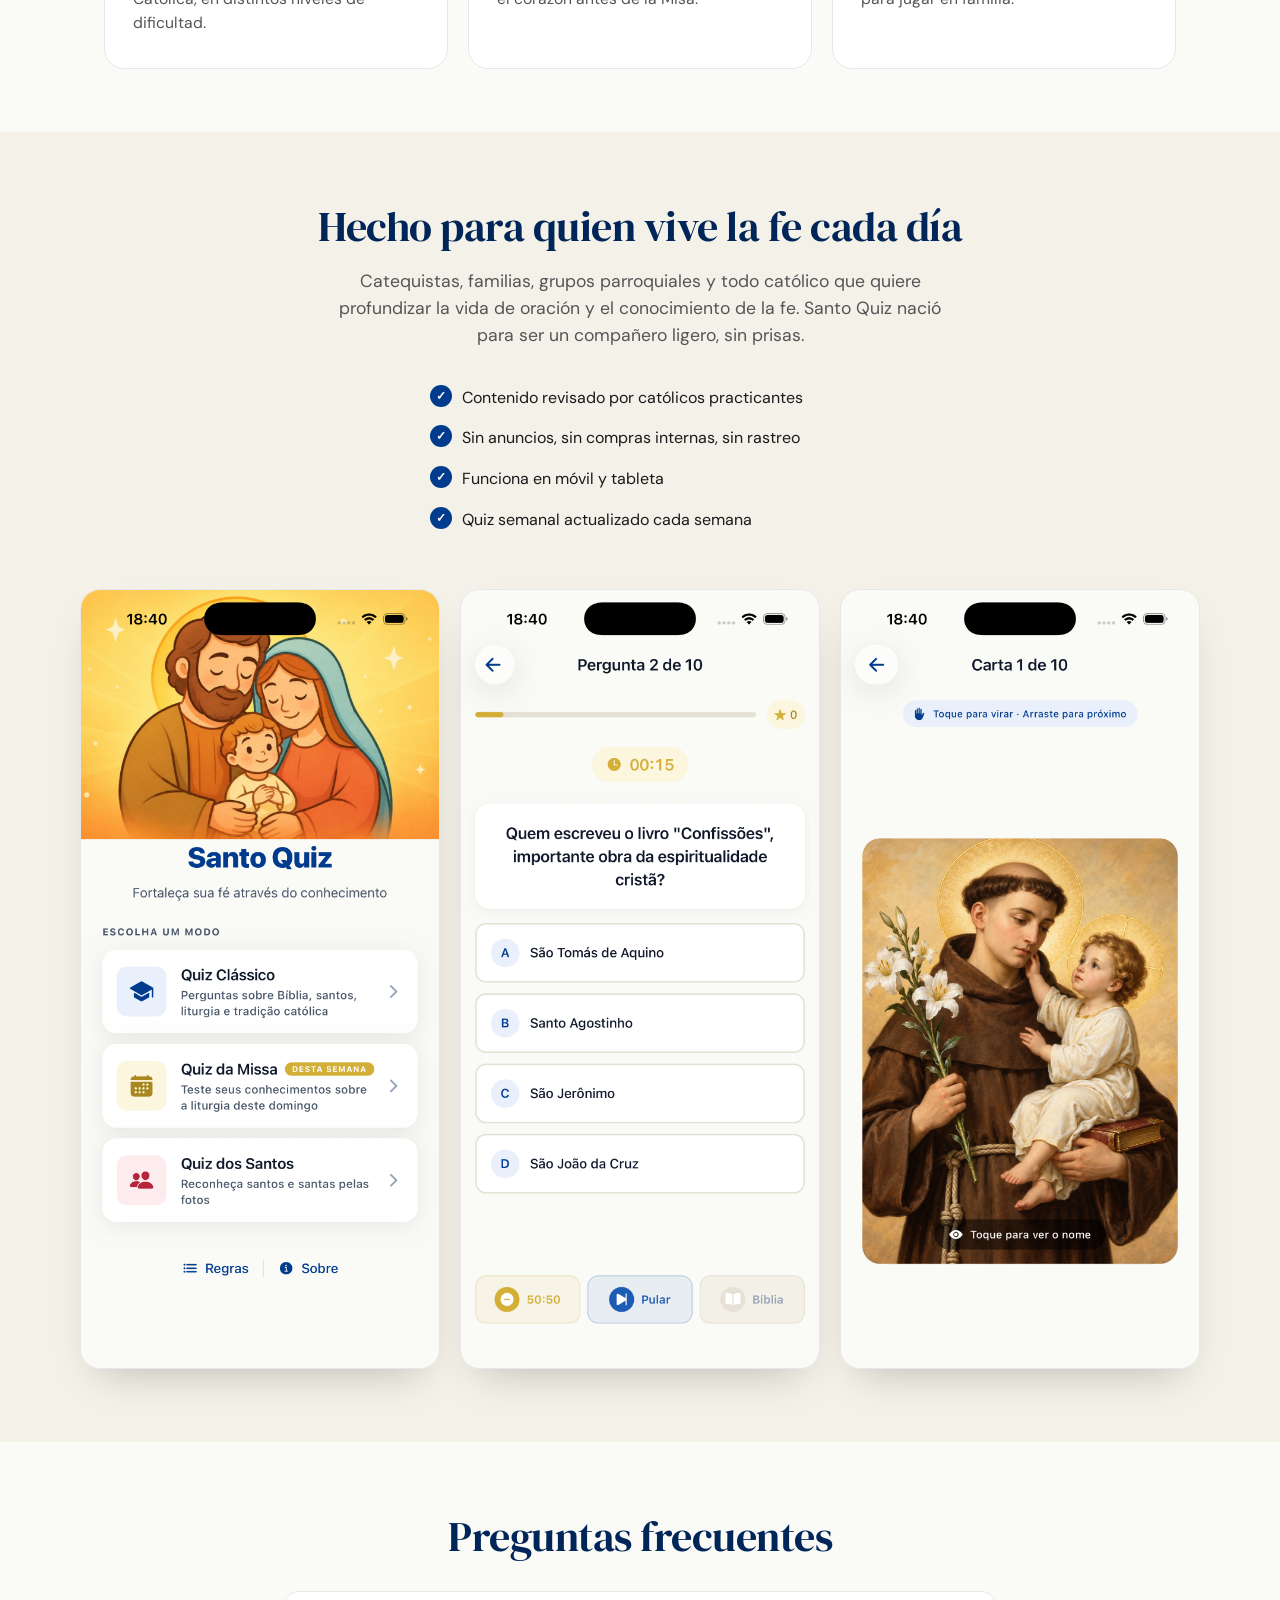
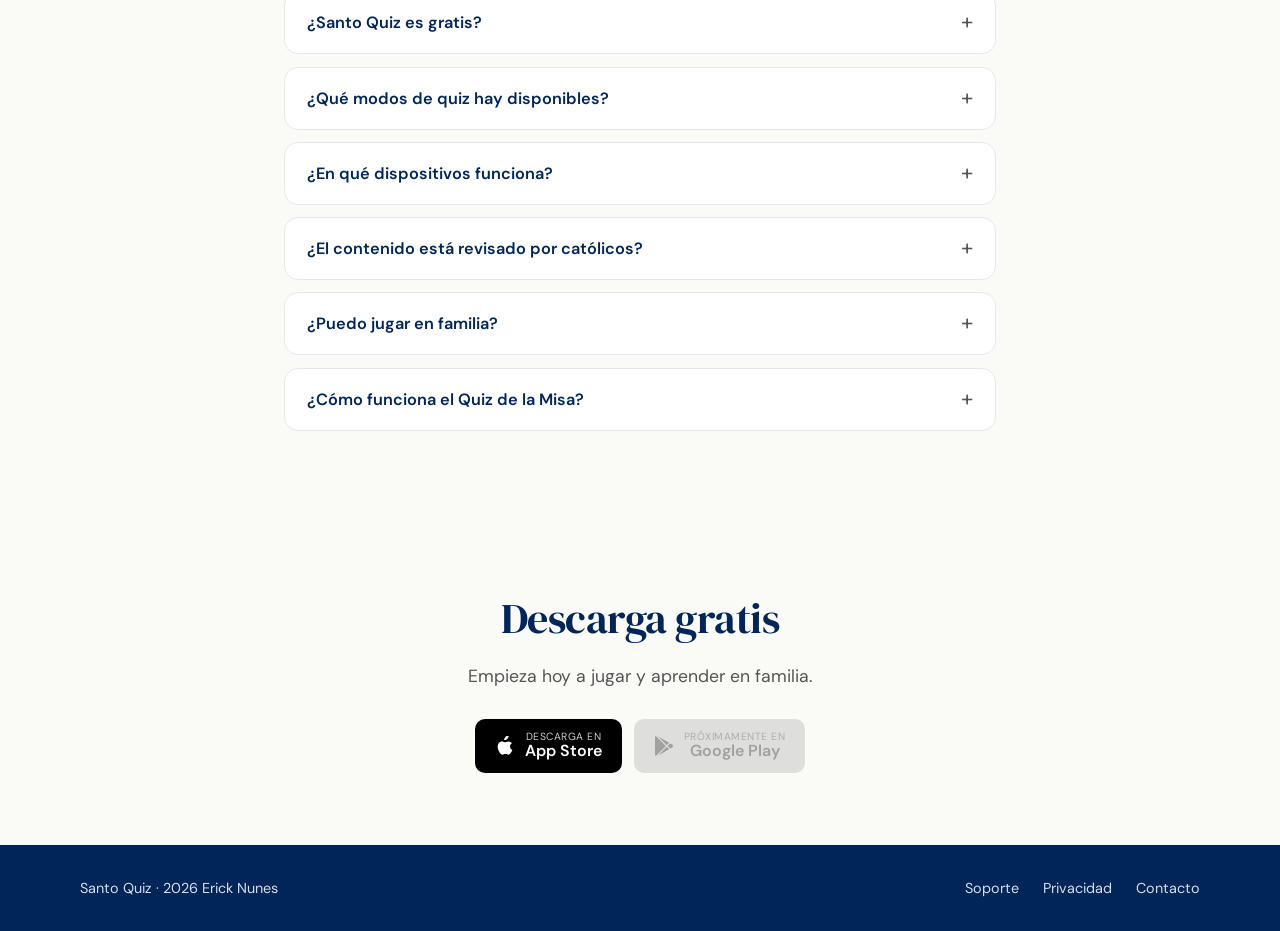
==== commit 31193131: "feat(landing): animações sutis (entrada do hero, float do phone, reveal on scroll) - Hero entra em s" ====
--- a/es/index.html
+++ b/es/index.html
@@ -40,7 +40,7 @@
     <!-- Ícones -->
     <link rel="icon" href="/img/icon.png" sizes="any" />
     <link rel="apple-touch-icon" href="/img/icon.png" />
-    <link rel="stylesheet" href="/style.css?v=3" />
+    <link rel="stylesheet" href="/style.css?v=4" />
 
     <!-- Structured data: WebSite -->
     <script type="application/ld+json">
@@ -288,6 +288,7 @@
       </div>
     </footer>
 
+    <script src="/animate.js?v=4" defer></script>
     <script src="/bmc.js?v=2" defer></script>
   </body>
 </html>
--- a/style.css
+++ b/style.css
@@ -409,6 +409,61 @@
     padding: 72px 20px 88px;
   }
   .features, .showcase, .cta-final { padding: 48px 20px; }
+}
+
+/* ============================================================
+   Animações
+   ============================================================ */
+
+@keyframes fade-up {
+  from { opacity: 0; transform: translateY(16px); }
+  to   { opacity: 1; transform: translateY(0); }
+}
+
+@keyframes float-phone {
+  0%, 100% { transform: translateY(0); }
+  50%      { transform: translateY(-8px); }
+}
+
+/* Entrada do hero (no load) */
+.hero-content .eyebrow { animation: fade-up 0.55s 0.00s ease-out both; }
+.hero-content h1       { animation: fade-up 0.65s 0.10s ease-out both; }
+.hero-content .lead    { animation: fade-up 0.65s 0.20s ease-out both; }
+.hero-content .cta-row { animation: fade-up 0.65s 0.30s ease-out both; }
+.hero-content .phone   {
+  animation:
+    fade-up 0.8s 0.45s ease-out both,
+    float-phone 6s 1.5s ease-in-out infinite;
+}
+
+/* Reveal on scroll (classe .reveal adicionada por JS) */
+.reveal {
+  opacity: 0;
+  transform: translateY(20px);
+  transition: opacity 0.6s cubic-bezier(.2,.6,.3,1), transform 0.6s cubic-bezier(.2,.6,.3,1);
+  will-change: opacity, transform;
+}
+.reveal.visible {
+  opacity: 1;
+  transform: translateY(0);
+}
+
+/* Respeita quem desligou animações */
+@media (prefers-reduced-motion: reduce) {
+  .hero-content .eyebrow,
+  .hero-content h1,
+  .hero-content .lead,
+  .hero-content .cta-row,
+  .hero-content .phone {
+    animation: none !important;
+    opacity: 1 !important;
+    transform: none !important;
+  }
+  .reveal, .reveal.visible {
+    opacity: 1 !important;
+    transform: none !important;
+    transition: none !important;
+  }
 }
 
 /* ============================================================
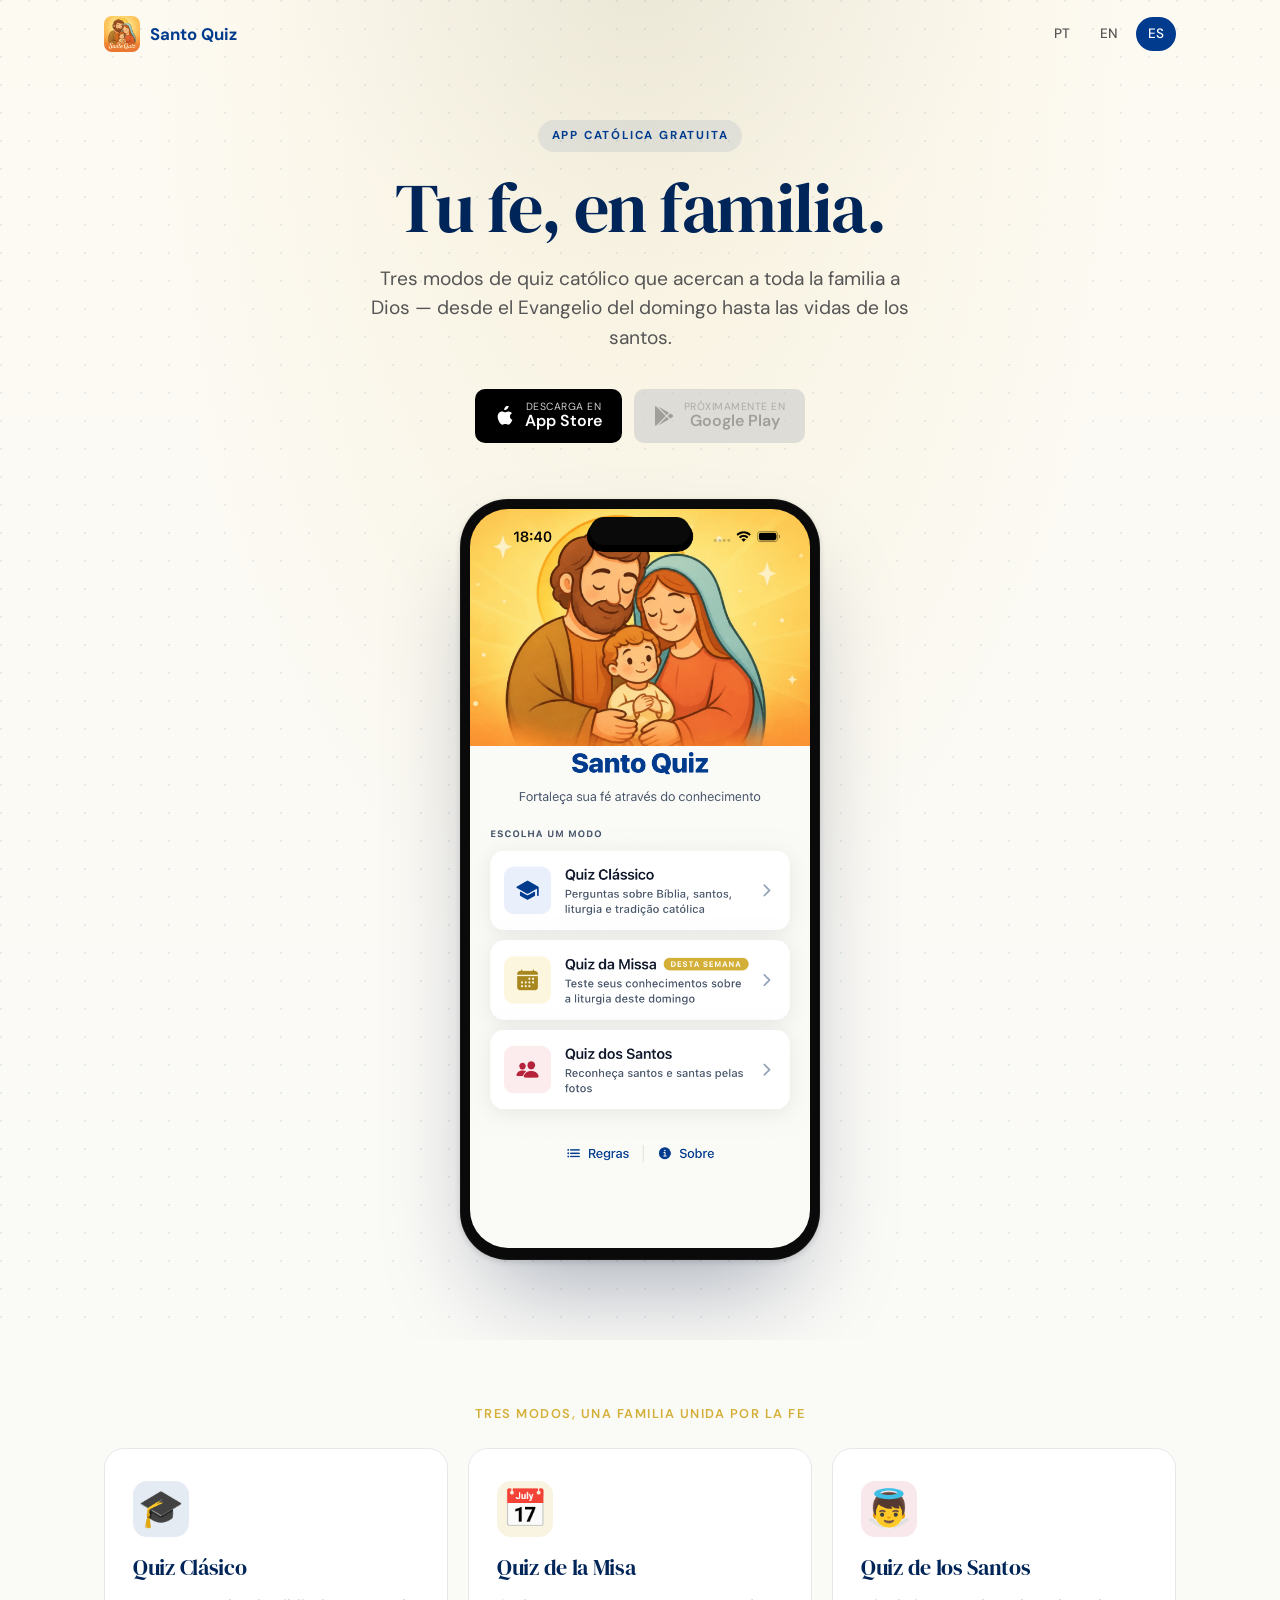
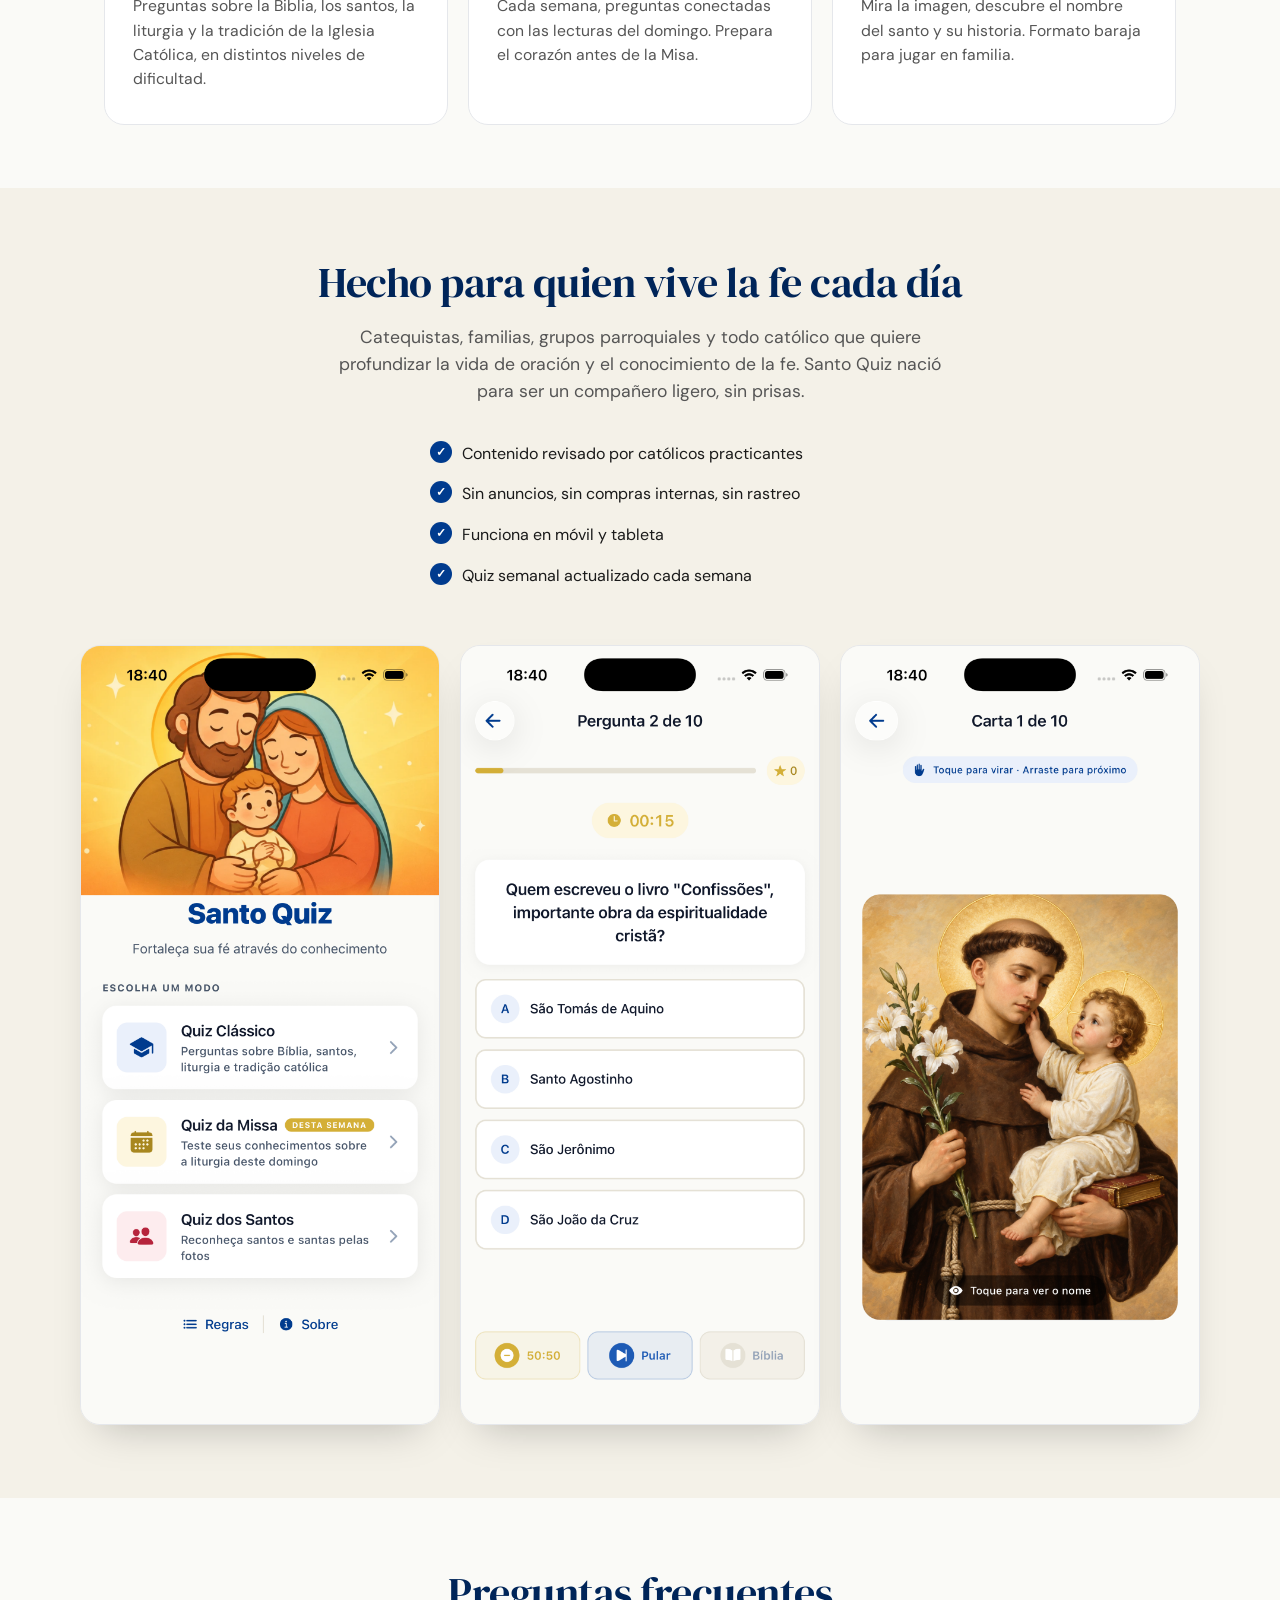
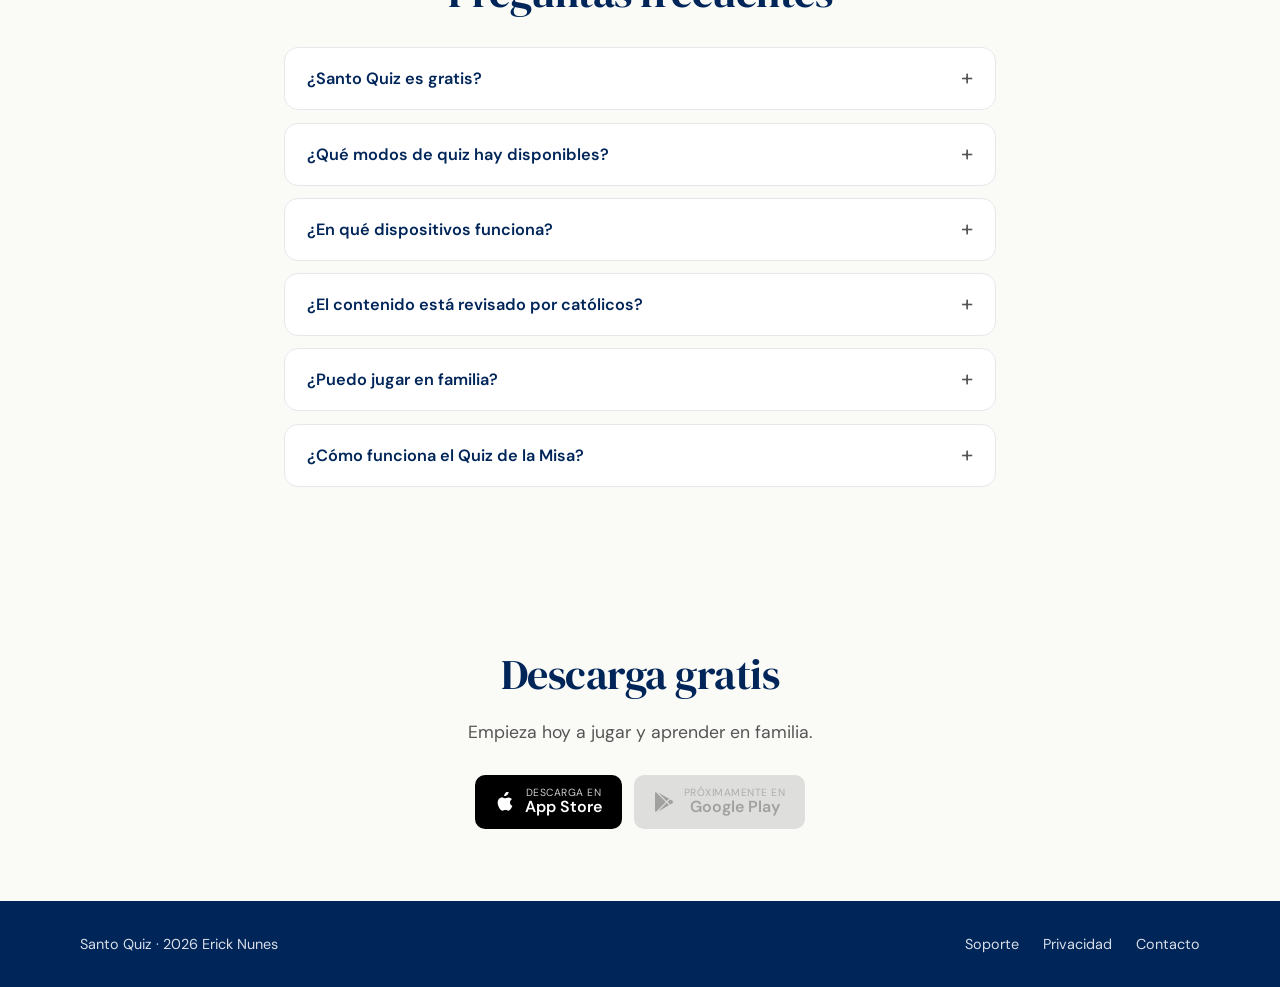
==== commit 370d9cfb: "style(landing): sombra do phone + padrão de pontos sutil no hero - Aumenta padding-bottom do hero (2" ====
--- a/es/index.html
+++ b/es/index.html
@@ -40,7 +40,7 @@
     <!-- Ícones -->
     <link rel="icon" href="/img/icon.png" sizes="any" />
     <link rel="apple-touch-icon" href="/img/icon.png" />
-    <link rel="stylesheet" href="/style.css?v=4" />
+    <link rel="stylesheet" href="/style.css?v=5" />
 
     <!-- Structured data: WebSite -->
     <script type="application/ld+json">
--- a/style.css
+++ b/style.css
@@ -66,12 +66,16 @@
 .hero {
   position: relative;
   text-align: center;
-  padding: 120px 24px 24px;
+  padding: 120px 24px 80px;
   margin-top: -68px;
   overflow: hidden;
   isolation: isolate;
   background:
+    /* Pattern de pontos azul-primary ultra-sutis */
+    radial-gradient(circle at 1px 1px, rgba(0, 59, 142, 0.08) 1px, transparent 0) 0 0 / 28px 28px,
+    /* Halo dourado radial no topo */
     radial-gradient(ellipse at top, rgba(212, 175, 55, 0.12) 0%, transparent 55%),
+    /* Gradient base */
     linear-gradient(180deg, #fdfaf2 0%, var(--bg) 100%);
 }
 .hero::before {
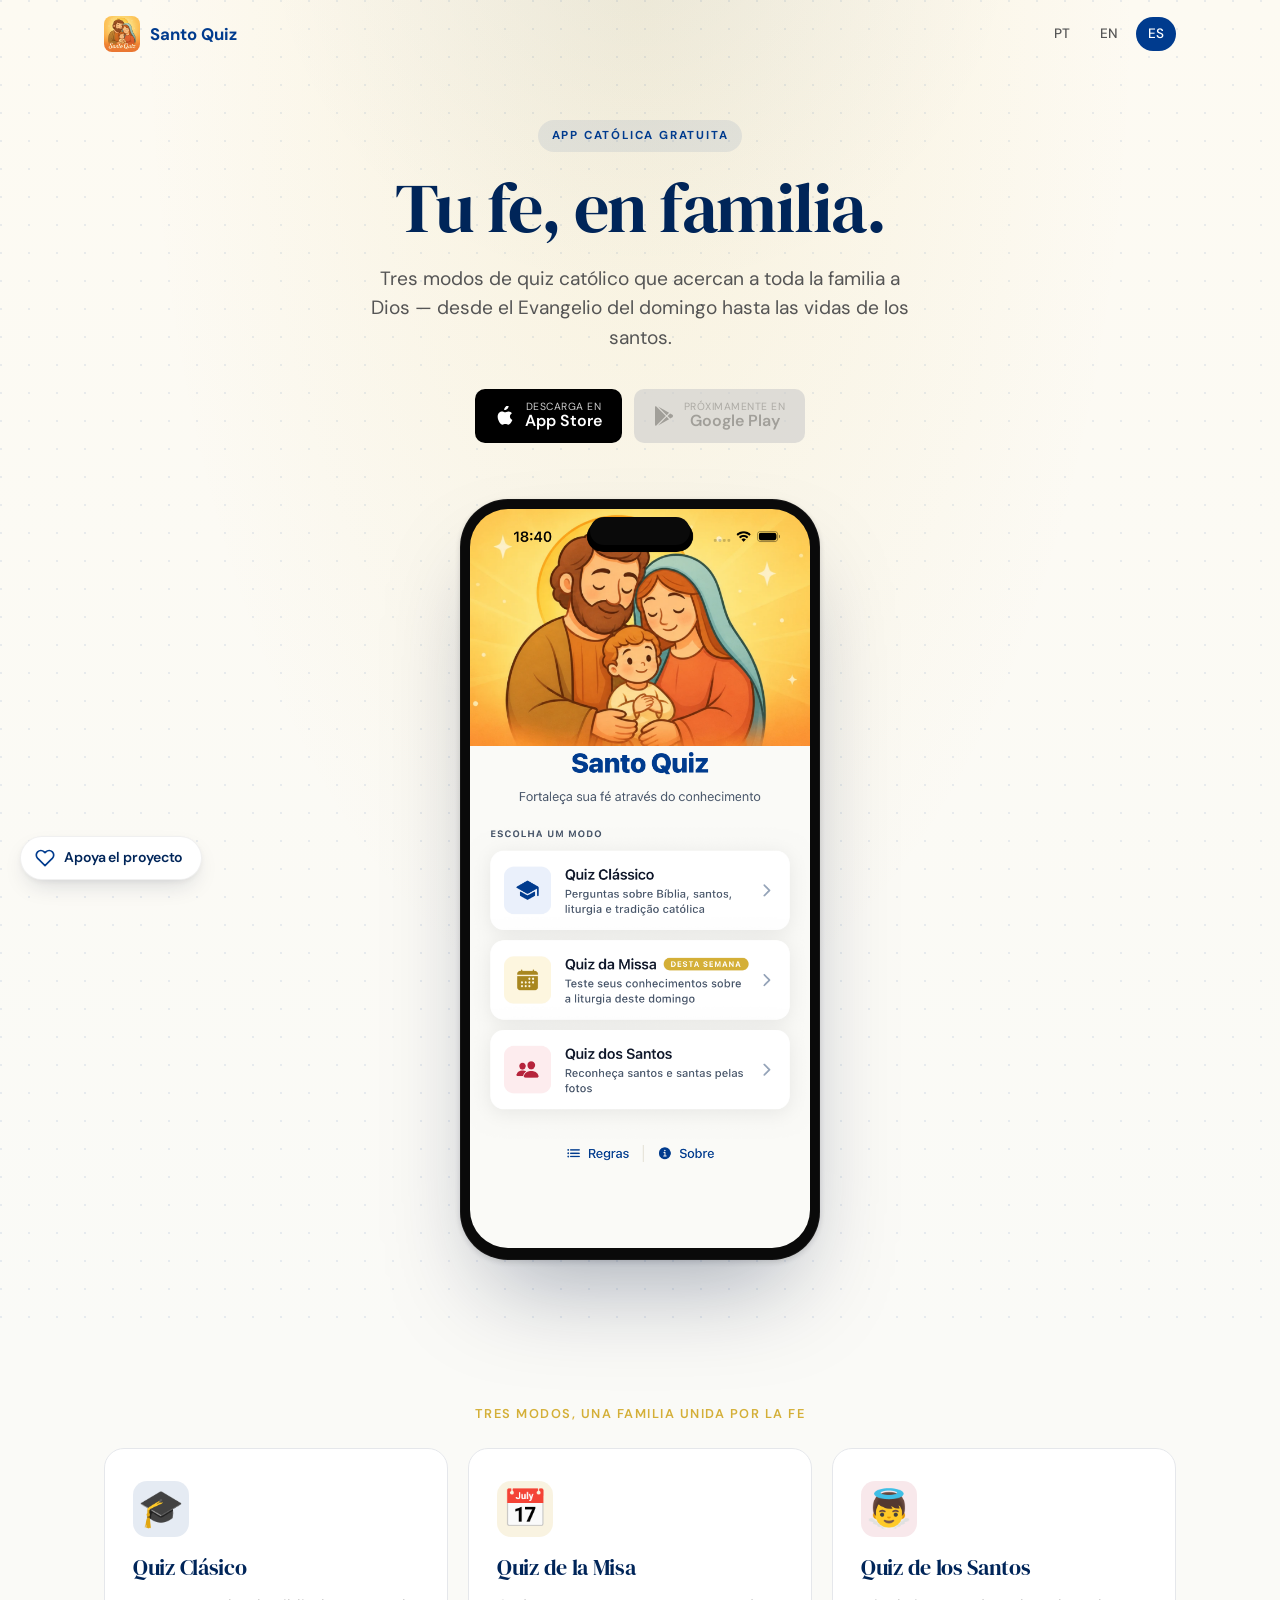
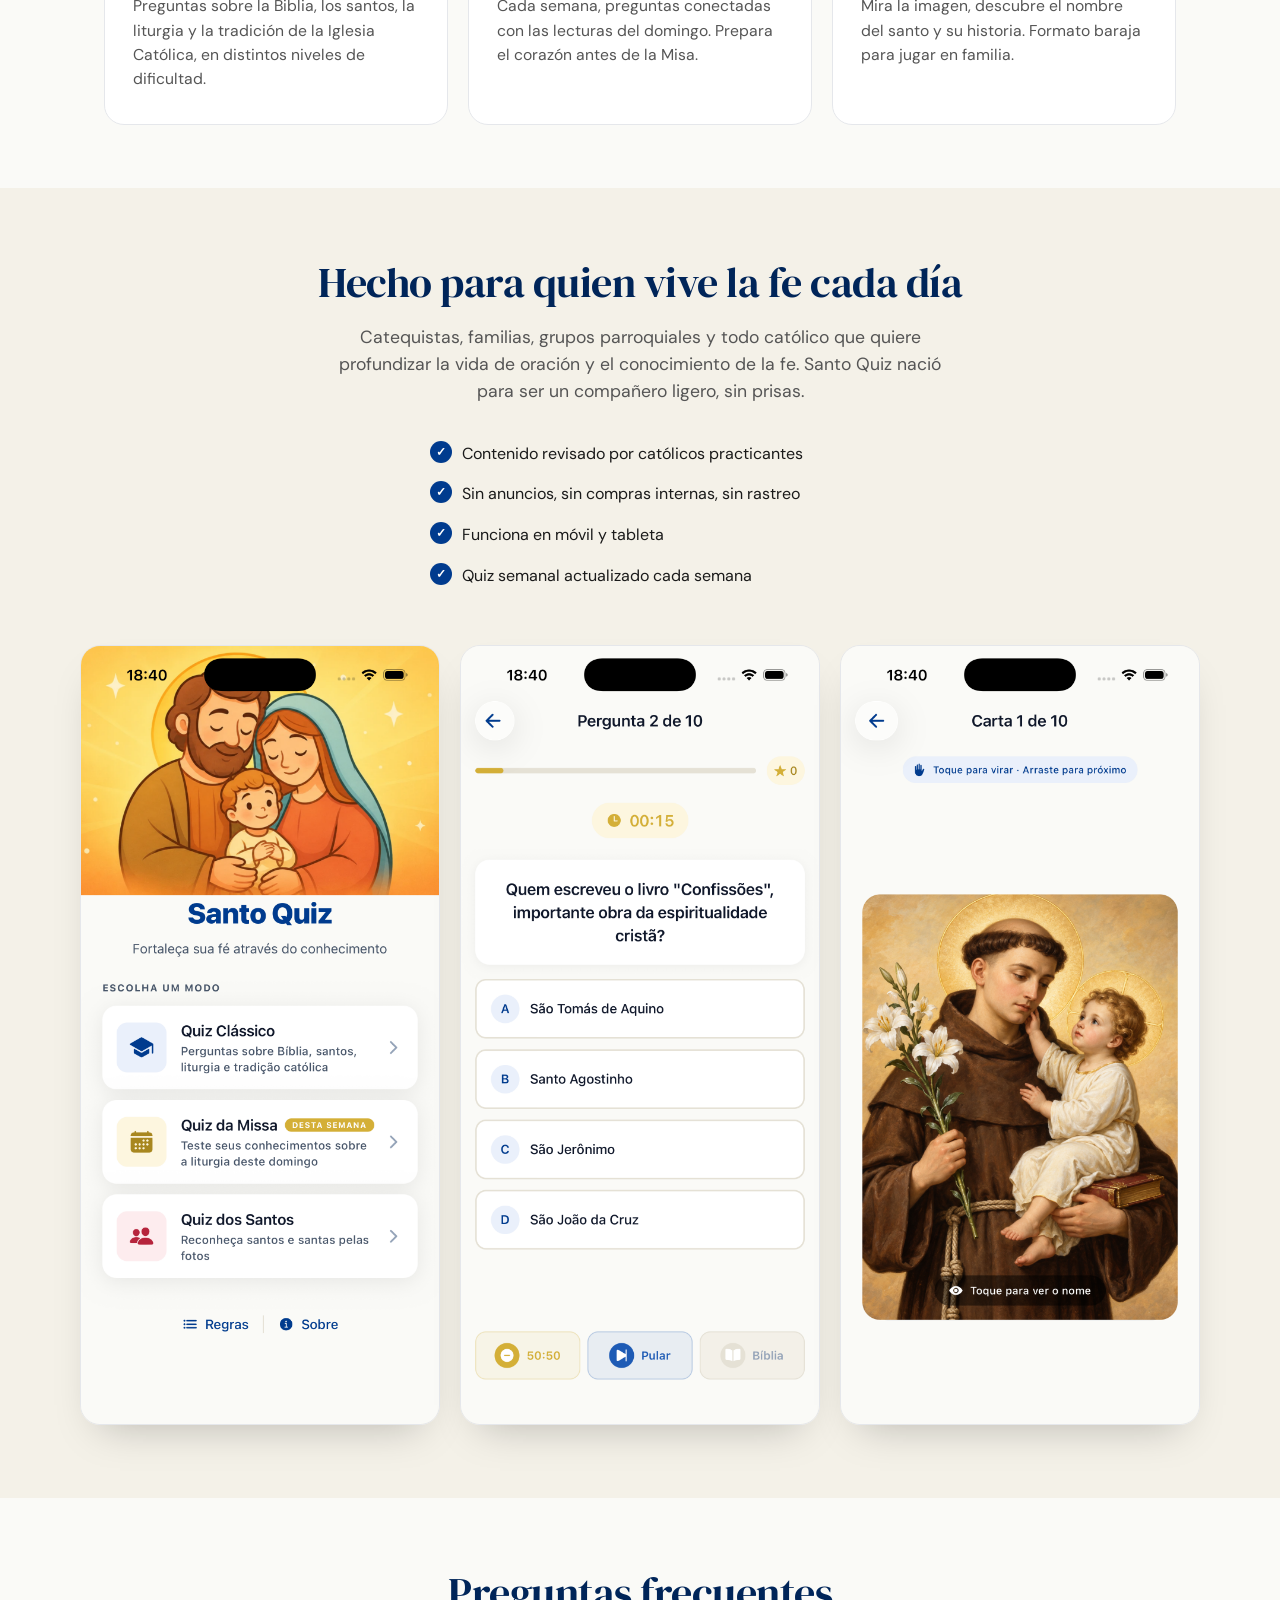
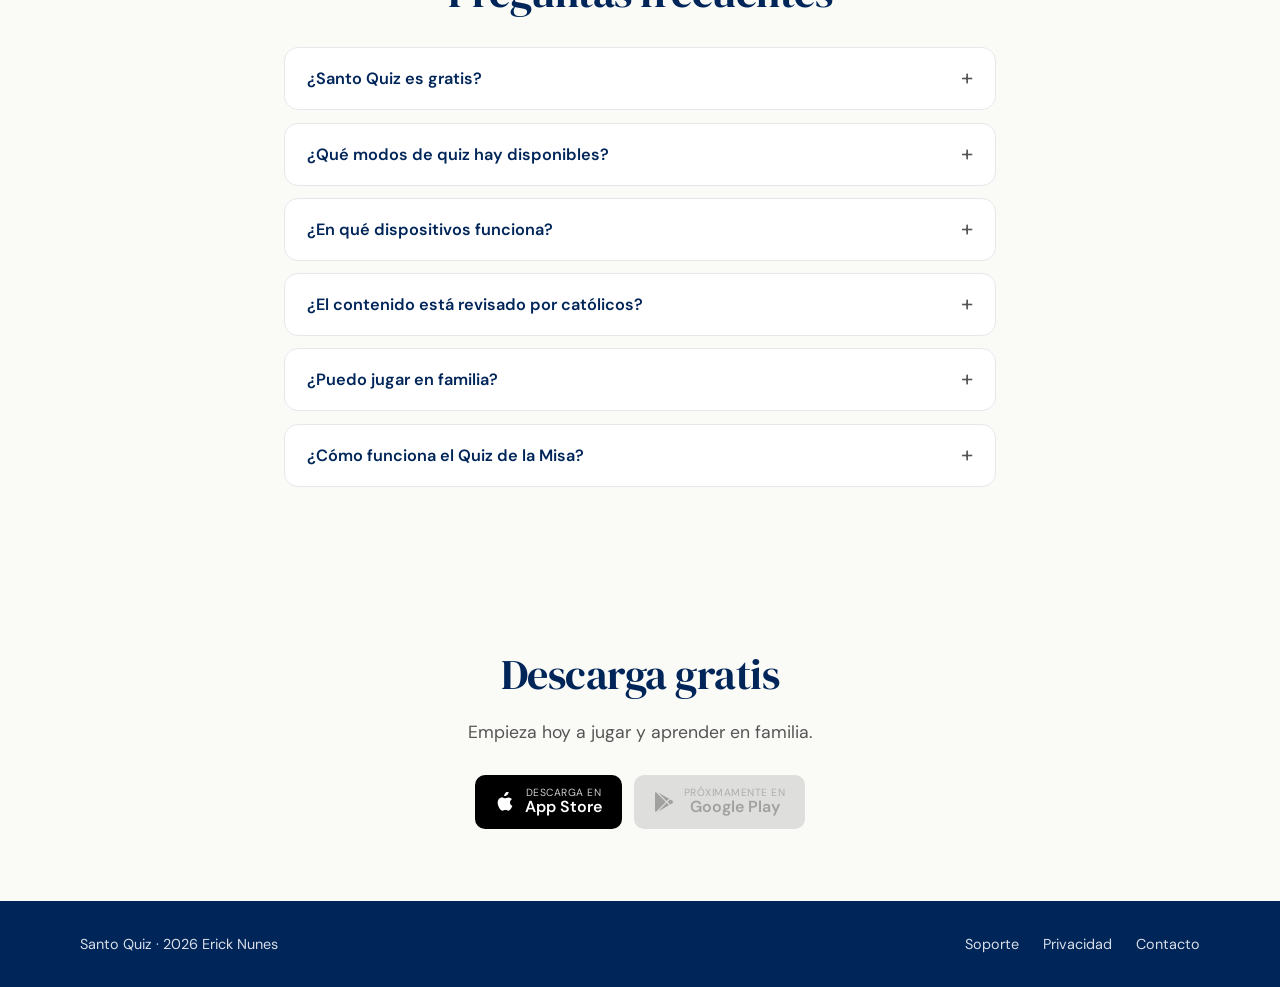
==== commit d1076d8f: "fix(landing): sombra do phone não corta + botão de doação sempre visível - Hero usa overflow: clip +" ====
--- a/es/index.html
+++ b/es/index.html
@@ -40,7 +40,7 @@
     <!-- Ícones -->
     <link rel="icon" href="/img/icon.png" sizes="any" />
     <link rel="apple-touch-icon" href="/img/icon.png" />
-    <link rel="stylesheet" href="/style.css?v=5" />
+    <link rel="stylesheet" href="/style.css?v=6" />
 
     <!-- Structured data: WebSite -->
     <script type="application/ld+json">
@@ -289,6 +289,6 @@
     </footer>
 
     <script src="/animate.js?v=4" defer></script>
-    <script src="/bmc.js?v=2" defer></script>
+    <script src="/bmc.js?v=6" defer></script>
   </body>
 </html>
--- a/style.css
+++ b/style.css
@@ -68,7 +68,8 @@
   text-align: center;
   padding: 120px 24px 80px;
   margin-top: -68px;
-  overflow: hidden;
+  overflow: clip;
+  overflow-clip-margin: 160px;
   isolation: isolate;
   background:
     /* Pattern de pontos azul-primary ultra-sutis */
@@ -495,19 +496,10 @@
   box-shadow:
     0 10px 24px -8px rgba(15, 25, 60, 0.18),
     0 2px 6px rgba(0, 0, 0, 0.05);
-  transform: translateY(16px);
-  opacity: 0;
-  pointer-events: none;
   transition:
-    transform 0.25s ease,
-    opacity 0.2s ease,
+    transform 0.2s ease,
     box-shadow 0.2s ease,
     border-color 0.2s ease;
-}
-.coffee-fab.visible {
-  transform: translateY(0);
-  opacity: 1;
-  pointer-events: auto;
 }
 .coffee-fab:hover {
   transform: translateY(-1px);
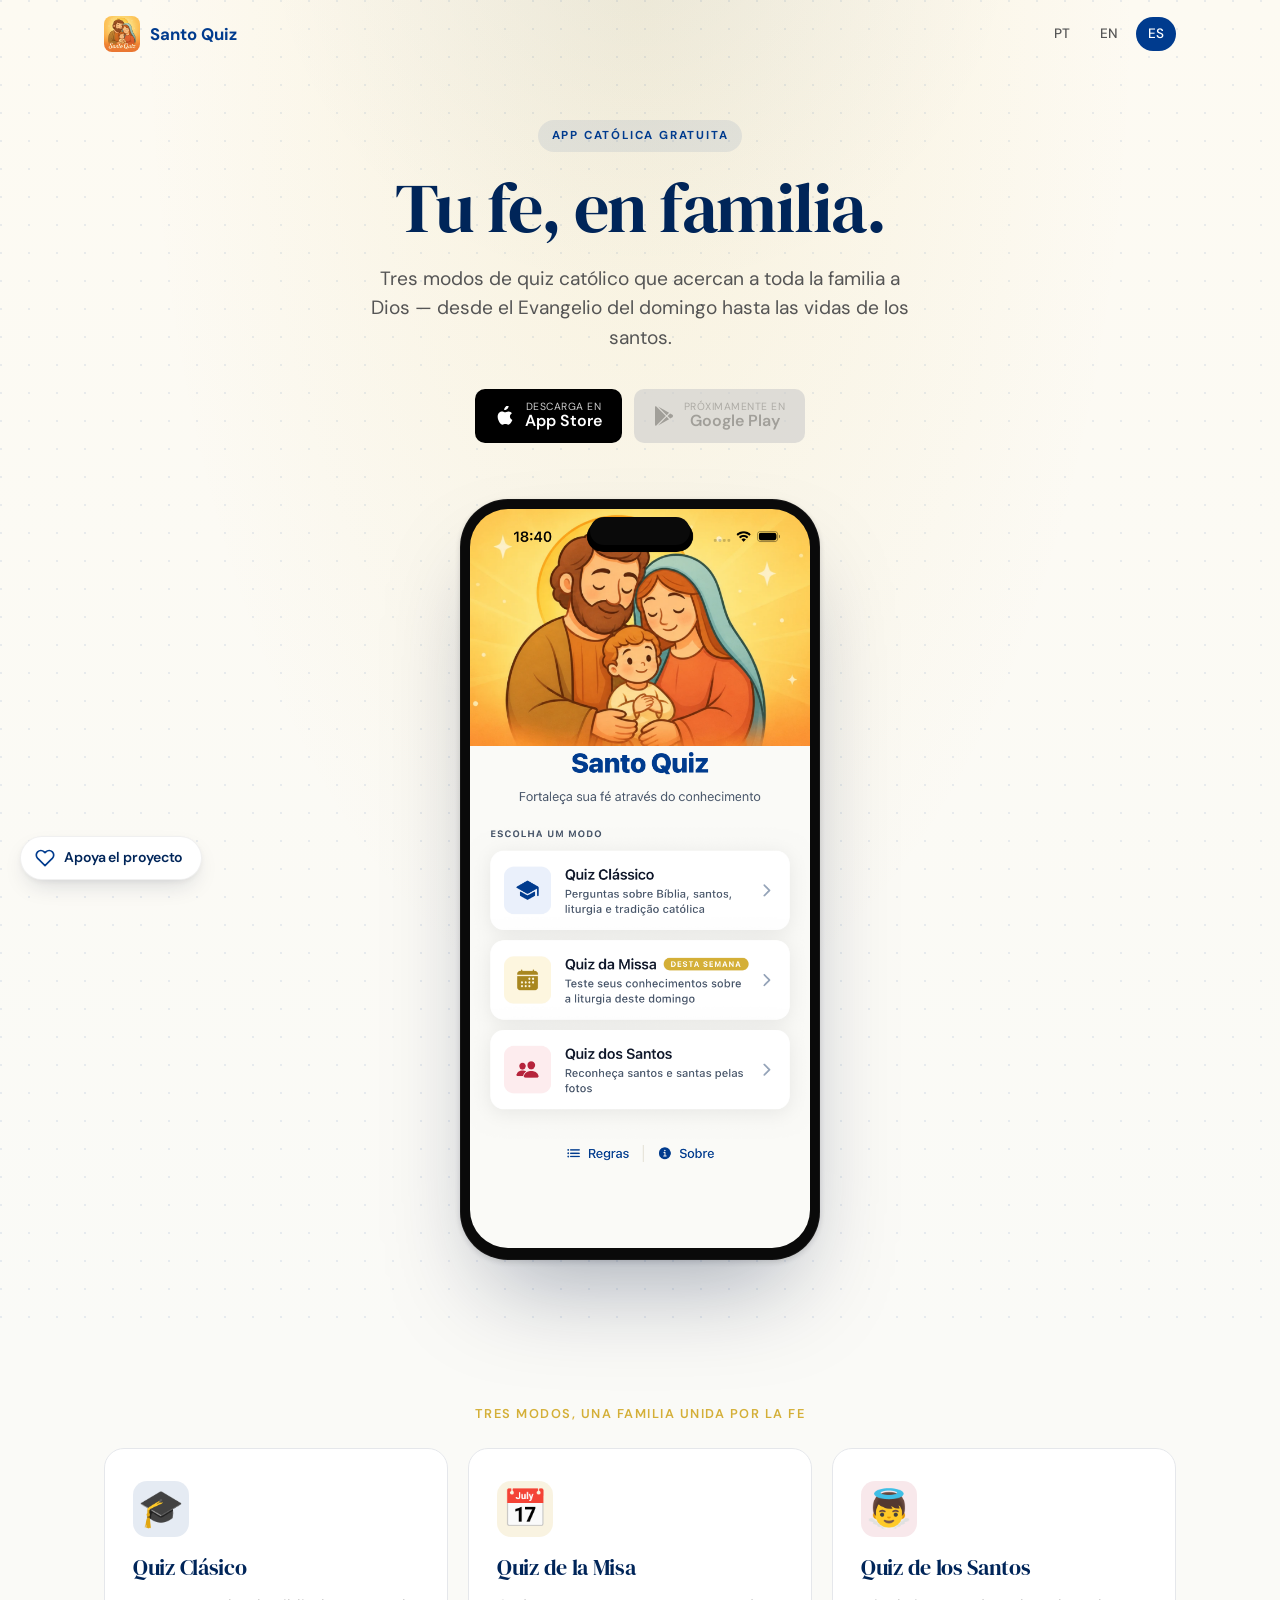
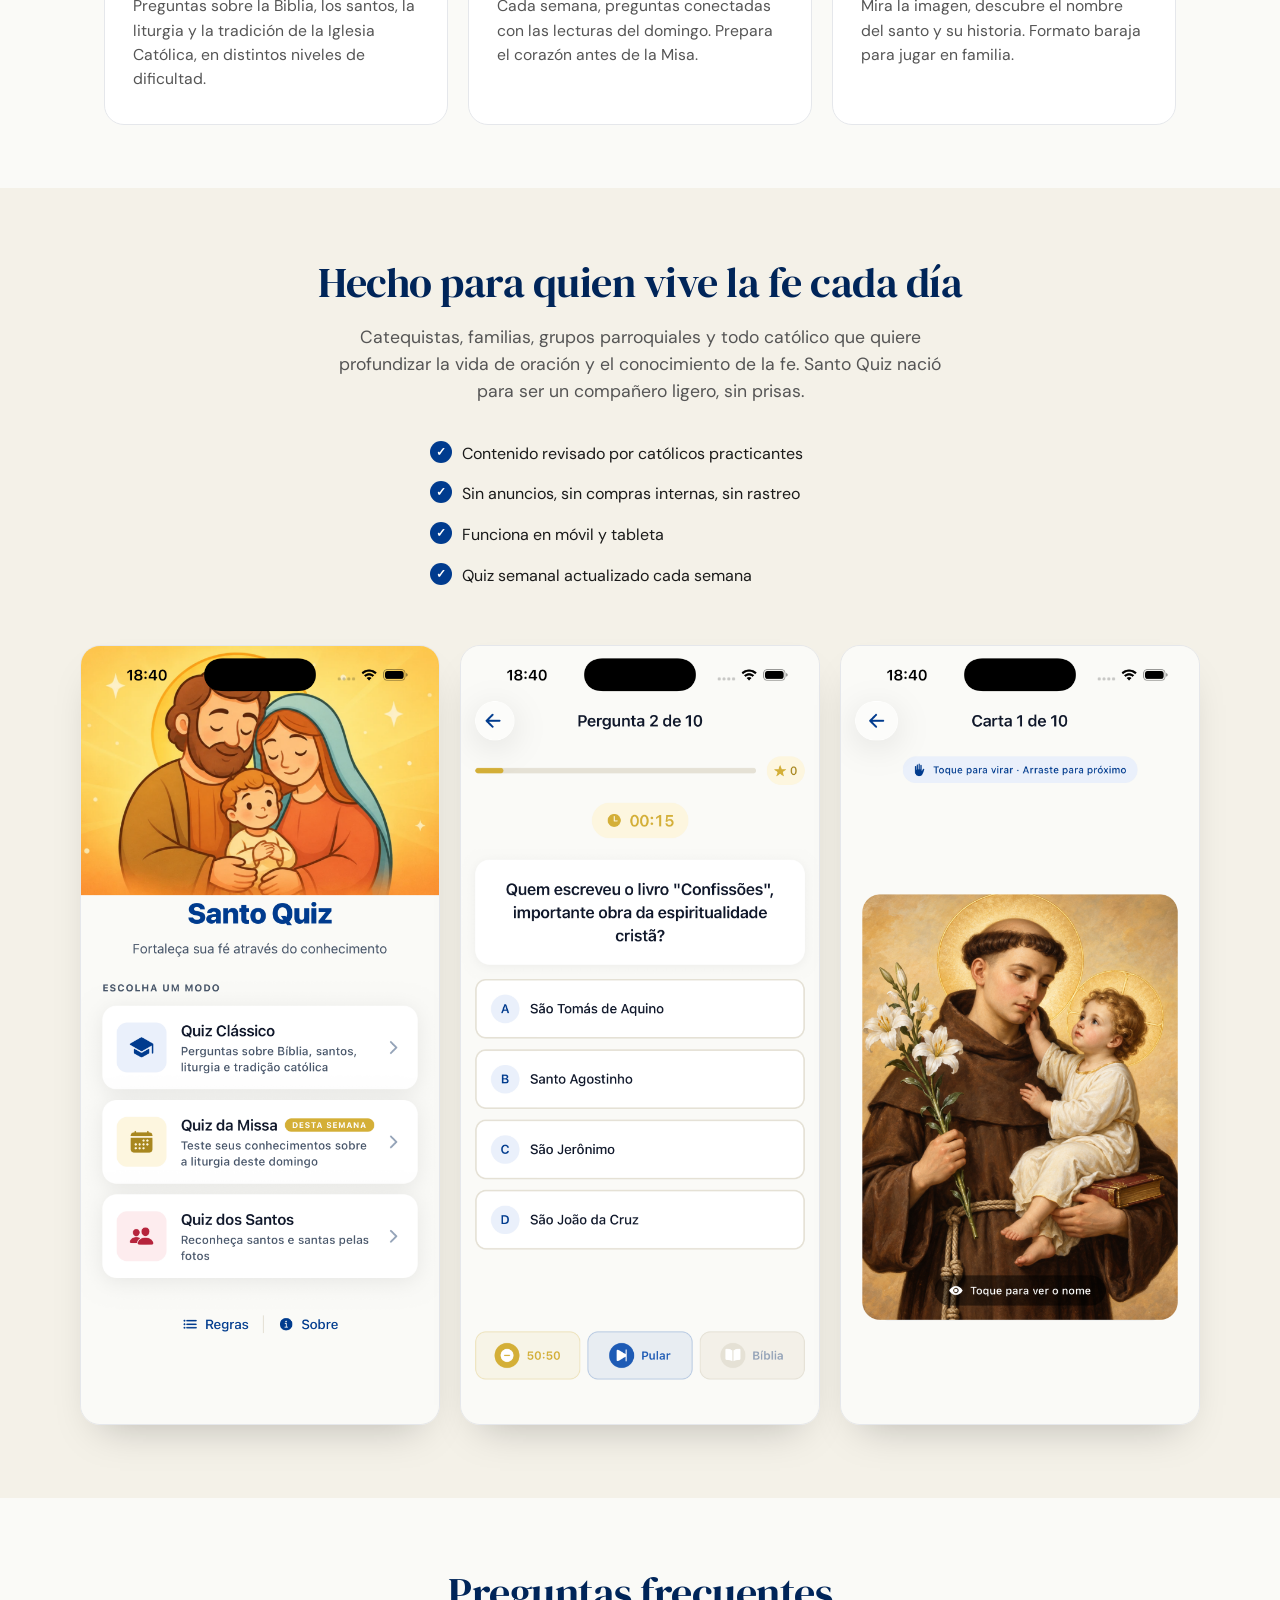
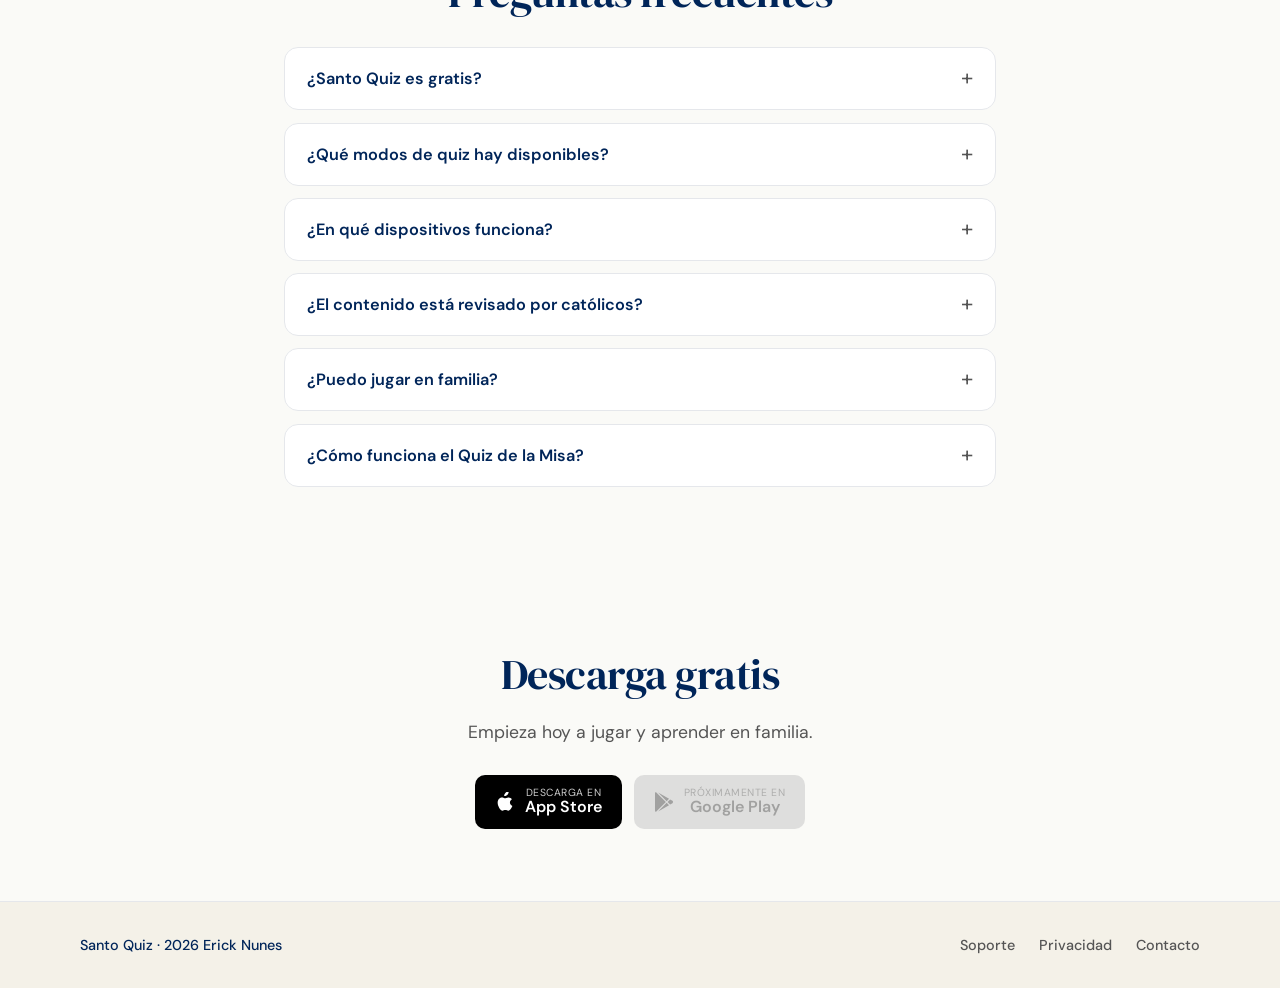
==== commit 1310b116: "feat(landing): footer clean + modal de contato trilingue - Footer antes era azul-escuro sólido; agor" ====
--- a/es/index.html
+++ b/es/index.html
@@ -40,7 +40,7 @@
     <!-- Ícones -->
     <link rel="icon" href="/img/icon.png" sizes="any" />
     <link rel="apple-touch-icon" href="/img/icon.png" />
-    <link rel="stylesheet" href="/style.css?v=6" />
+    <link rel="stylesheet" href="/style.css?v=8" />
 
     <!-- Structured data: WebSite -->
     <script type="application/ld+json">
@@ -289,6 +289,7 @@
     </footer>
 
     <script src="/animate.js?v=4" defer></script>
+    <script src="/contact.js?v=9" defer></script>
     <script src="/bmc.js?v=6" defer></script>
   </body>
 </html>
--- a/style.css
+++ b/style.css
@@ -137,6 +137,15 @@
     0 50px 100px -30px rgba(0, 20, 60, 0.35),
     0 0 0 1px rgba(255, 255, 255, 0.05) inset,
     0 2px 6px rgba(0, 0, 0, 0.15);
+  transition: transform 0.45s cubic-bezier(.2,.7,.3,1), box-shadow 0.45s ease;
+  transform-origin: center 55%;
+}
+.phone:hover {
+  transform: scale(1.025) rotate(-1deg);
+  box-shadow:
+    0 70px 130px -28px rgba(0, 20, 60, 0.42),
+    0 0 0 1px rgba(255, 255, 255, 0.05) inset,
+    0 4px 10px rgba(0, 0, 0, 0.18);
 }
 .phone::before {
   content: "";
@@ -386,9 +395,10 @@
 .cta-final .cta-row { justify-content: center; }
 
 .footer {
-  background: var(--primary-dark);
-  color: #fff;
+  background: var(--bg-soft);
+  color: var(--muted);
   padding: 32px 24px;
+  border-top: 1px solid var(--border);
 }
 .footer-inner {
   max-width: 1120px;
@@ -399,14 +409,23 @@
   flex-wrap: wrap;
   gap: 16px;
 }
-.footer .brand { margin: 0; opacity: 0.85; font-size: 0.9rem; }
+.footer .brand {
+  margin: 0;
+  font-size: 0.9rem;
+  color: var(--primary-dark);
+  font-weight: 500;
+}
 .footer nav { display: flex; gap: 24px; }
 .footer nav a {
-  color: #fff;
-  opacity: 0.85;
+  color: var(--muted);
   font-size: 0.9rem;
-}
-.footer nav a:hover { opacity: 1; }
+  font-weight: 500;
+  transition: color 0.15s ease;
+}
+.footer nav a:hover {
+  color: var(--primary);
+  text-decoration: none;
+}
 
 @media (max-width: 760px) {
   .hero {
@@ -421,13 +440,13 @@
    ============================================================ */
 
 @keyframes fade-up {
-  from { opacity: 0; transform: translateY(16px); }
-  to   { opacity: 1; transform: translateY(0); }
+  from { opacity: 0; translate: 0 16px; }
+  to   { opacity: 1; translate: 0 0; }
 }
 
 @keyframes float-phone {
-  0%, 100% { transform: translateY(0); }
-  50%      { transform: translateY(-8px); }
+  0%, 100% { translate: 0 0; }
+  50%      { translate: 0 -8px; }
 }
 
 /* Entrada do hero (no load) */
@@ -462,6 +481,10 @@
   .hero-content .phone {
     animation: none !important;
     opacity: 1 !important;
+    transform: none !important;
+    translate: none !important;
+  }
+  .phone:hover {
     transform: none !important;
   }
   .reveal, .reveal.visible {
@@ -720,3 +743,148 @@
   margin: 10px 0 0;
 }
 
+/* ============================================================
+   Modal de Contato
+   ============================================================ */
+.contact-backdrop {
+  position: fixed;
+  inset: 0;
+  background: rgba(0, 20, 60, 0.55);
+  backdrop-filter: blur(4px);
+  z-index: 70;
+  opacity: 0;
+  pointer-events: none;
+  transition: opacity 0.2s ease;
+}
+.contact-backdrop.open {
+  opacity: 1;
+  pointer-events: auto;
+}
+
+.contact-modal {
+  position: fixed;
+  z-index: 80;
+  top: 50%;
+  left: 50%;
+  width: min(380px, calc(100vw - 32px));
+  max-height: calc(100vh - 32px);
+  overflow-y: auto;
+  background: #fff;
+  border-radius: 22px;
+  box-shadow: 0 30px 80px -20px rgba(0, 20, 60, 0.4);
+  padding: 32px 24px 24px;
+  text-align: center;
+  translate: -50% -50%;
+  opacity: 0;
+  scale: 0.96;
+  pointer-events: none;
+  transition: opacity 0.22s ease, scale 0.22s ease;
+}
+.contact-modal.open {
+  opacity: 1;
+  scale: 1;
+  pointer-events: auto;
+}
+.contact-close {
+  position: absolute;
+  top: 12px;
+  right: 12px;
+  width: 32px;
+  height: 32px;
+  border: none;
+  background: transparent;
+  color: var(--muted);
+  font-size: 1.3rem;
+  line-height: 1;
+  cursor: pointer;
+  border-radius: 8px;
+}
+.contact-close:hover { background: var(--bg-soft); color: var(--fg); }
+
+.contact-avatar {
+  width: 84px;
+  height: 84px;
+  border-radius: 50%;
+  margin: 4px auto 16px;
+  background: linear-gradient(135deg, var(--primary) 0%, var(--primary-dark) 100%);
+  color: #fff;
+  font-family: var(--font-serif);
+  font-size: 2.1rem;
+  display: flex;
+  align-items: center;
+  justify-content: center;
+  letter-spacing: 1.5px;
+  box-shadow: 0 8px 20px -6px rgba(0, 59, 142, 0.35);
+  overflow: hidden;
+}
+.contact-avatar img {
+  width: 100%;
+  height: 100%;
+  object-fit: cover;
+  display: block;
+}
+
+.contact-name {
+  font-family: var(--font-serif);
+  color: var(--primary-dark);
+  font-size: 1.35rem;
+  font-weight: 400;
+  margin: 0 0 4px;
+  letter-spacing: -0.2px;
+}
+.contact-role {
+  color: var(--muted);
+  font-size: 0.9rem;
+  margin: 0 0 22px;
+}
+
+.contact-actions {
+  display: flex;
+  flex-direction: column;
+  gap: 10px;
+}
+.contact-action {
+  display: flex;
+  align-items: center;
+  gap: 14px;
+  padding: 12px 16px;
+  background: var(--bg-soft);
+  border: 1.5px solid transparent;
+  border-radius: 14px;
+  color: var(--primary-dark);
+  font-family: var(--font-sans);
+  text-decoration: none;
+  text-align: left;
+  transition: border-color 0.15s ease, background 0.15s ease;
+}
+.contact-action:hover {
+  border-color: var(--primary);
+  background: #fff;
+  text-decoration: none;
+}
+.contact-action svg {
+  width: 22px;
+  height: 22px;
+  flex-shrink: 0;
+  color: var(--primary);
+}
+.contact-action-text {
+  display: flex;
+  flex-direction: column;
+  min-width: 0;
+  flex: 1;
+}
+.contact-action-main {
+  font-weight: 600;
+  font-size: 0.95rem;
+  color: var(--primary-dark);
+  overflow: hidden;
+  text-overflow: ellipsis;
+  white-space: nowrap;
+}
+.contact-action-sub {
+  font-size: 0.78rem;
+  color: var(--muted);
+  font-weight: 500;
+}
+
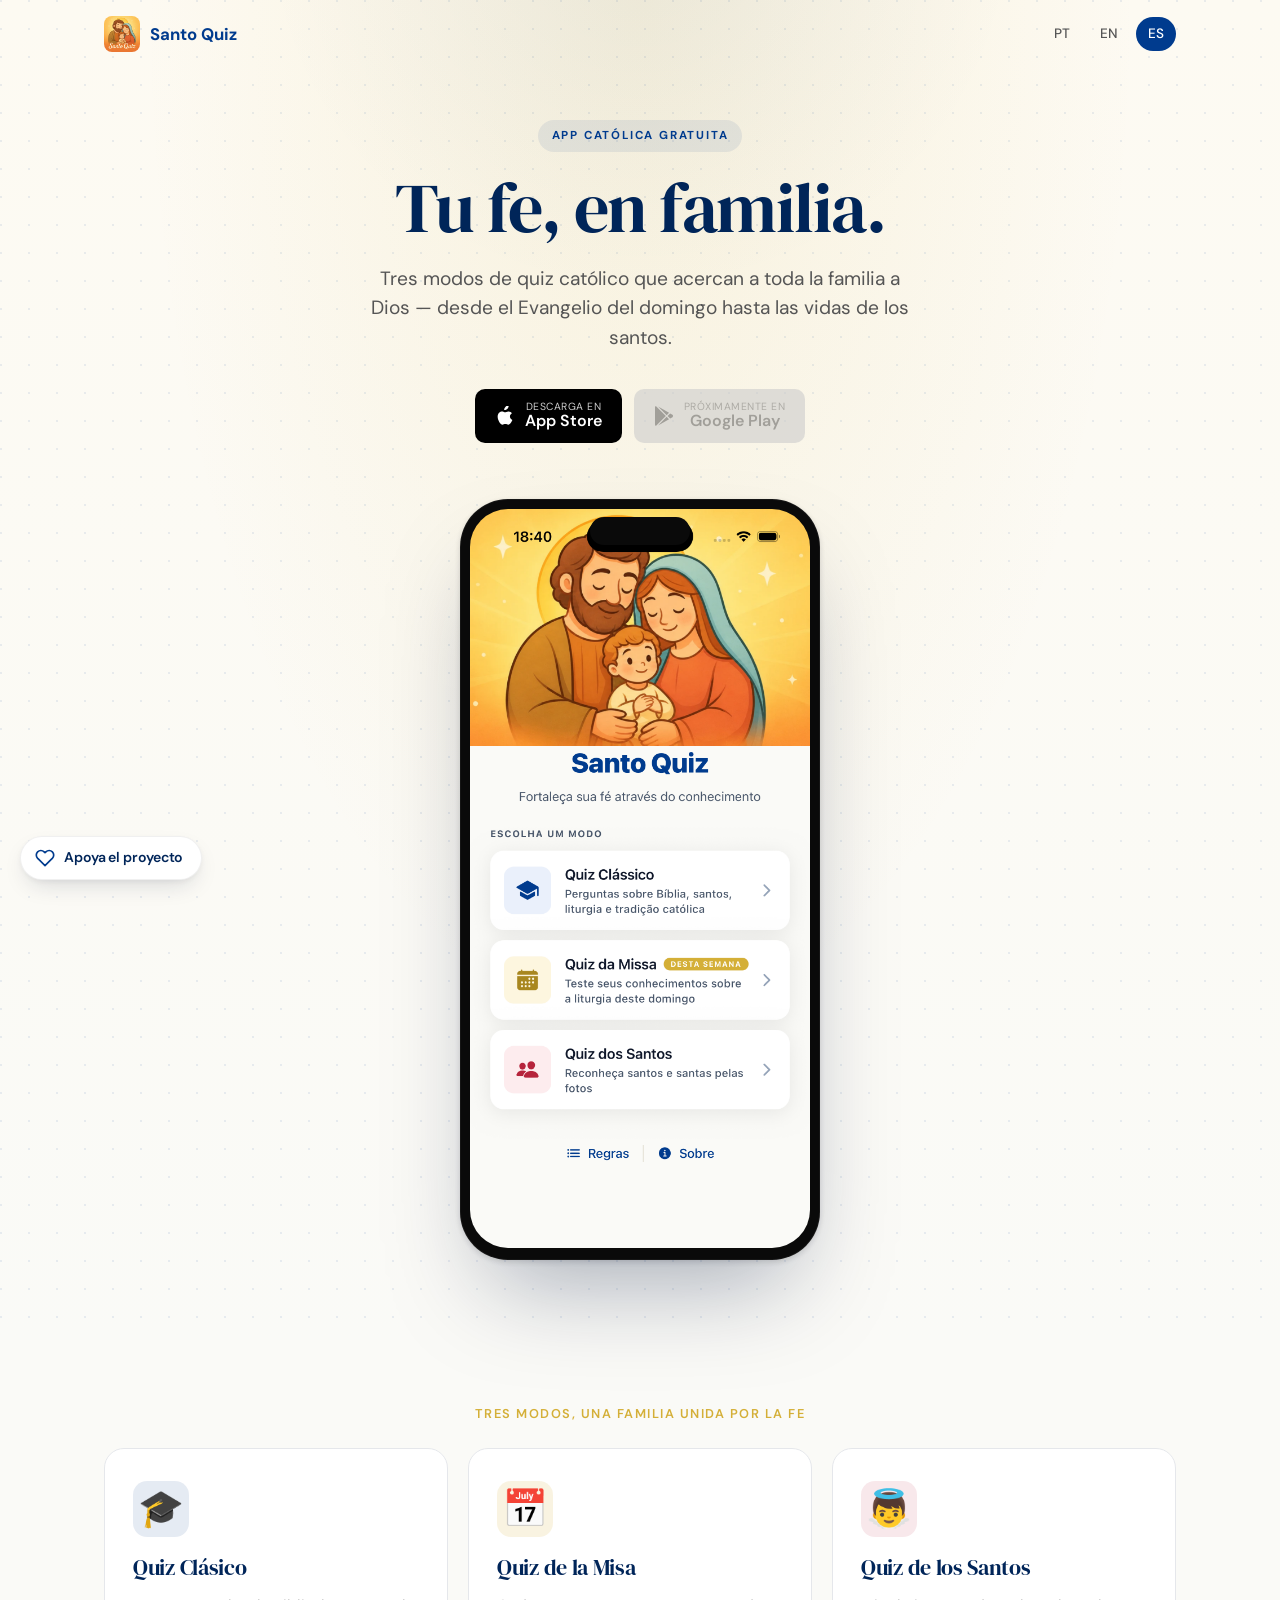
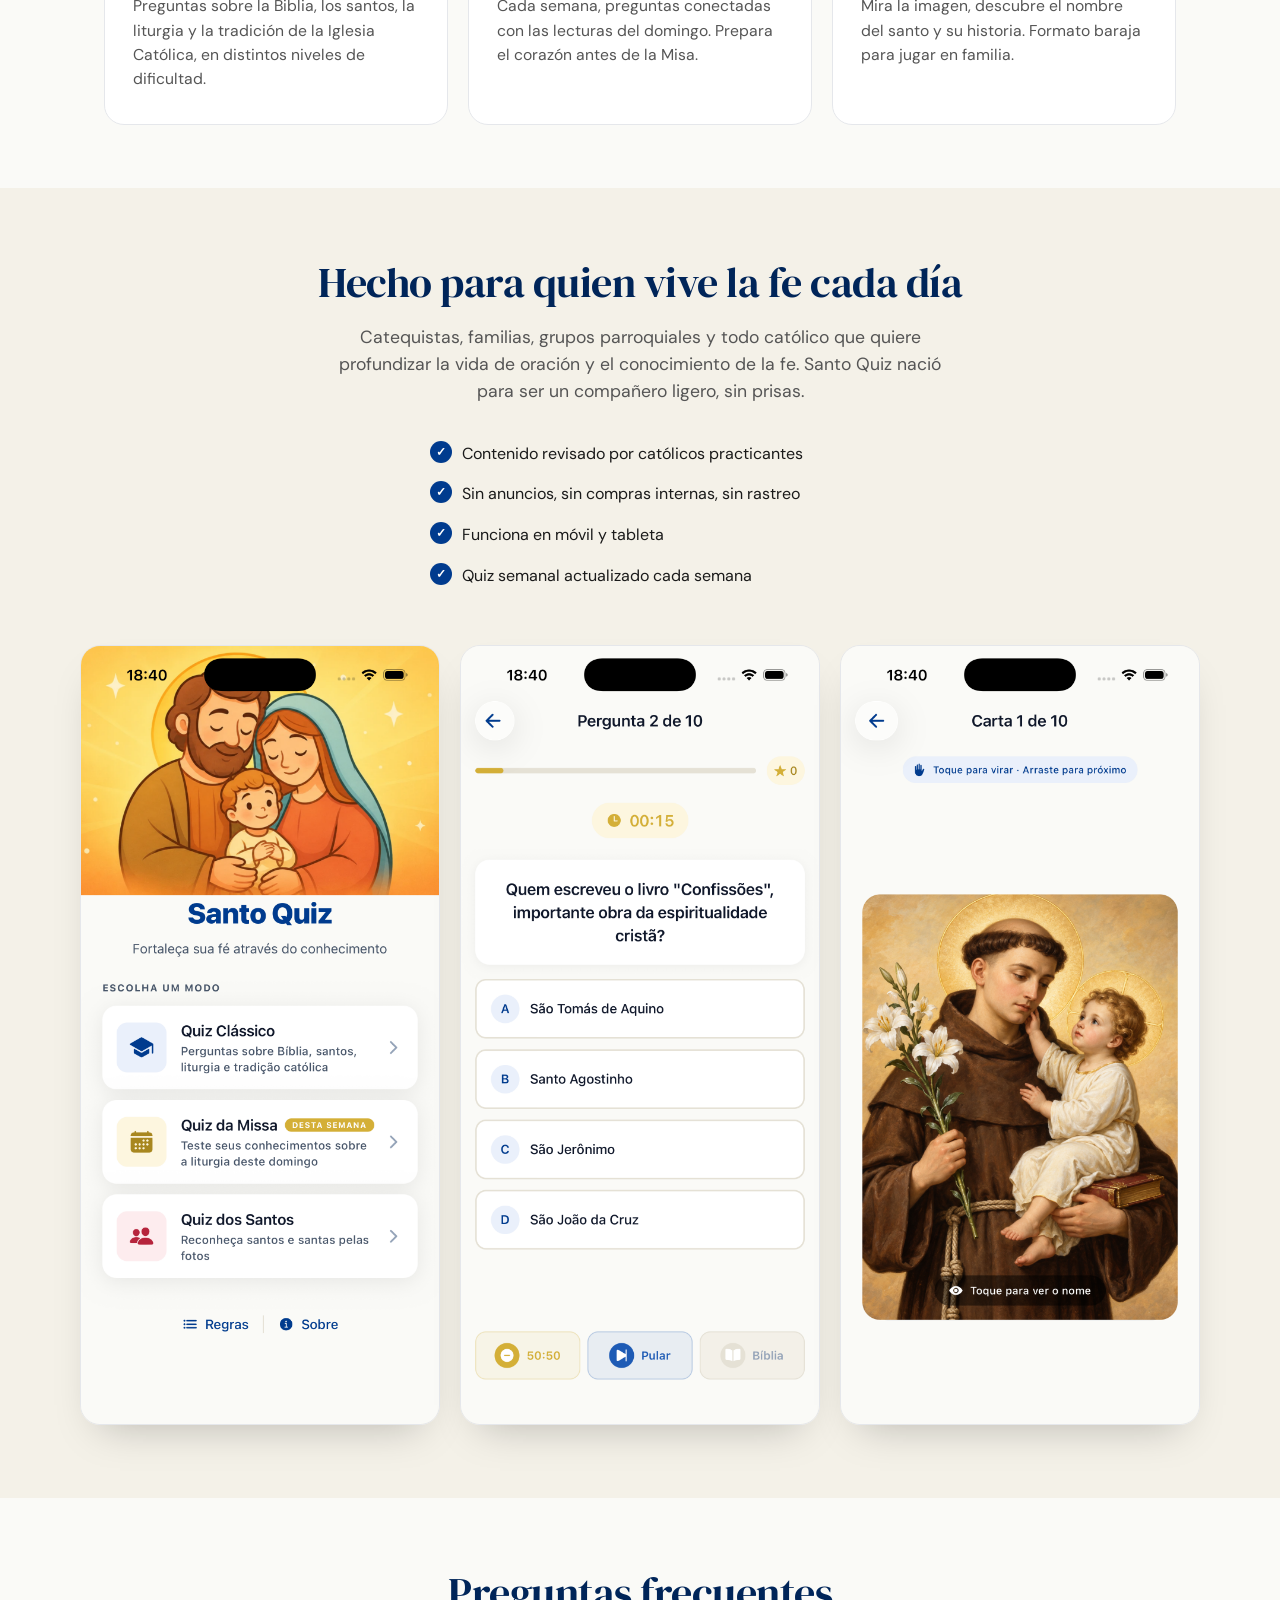
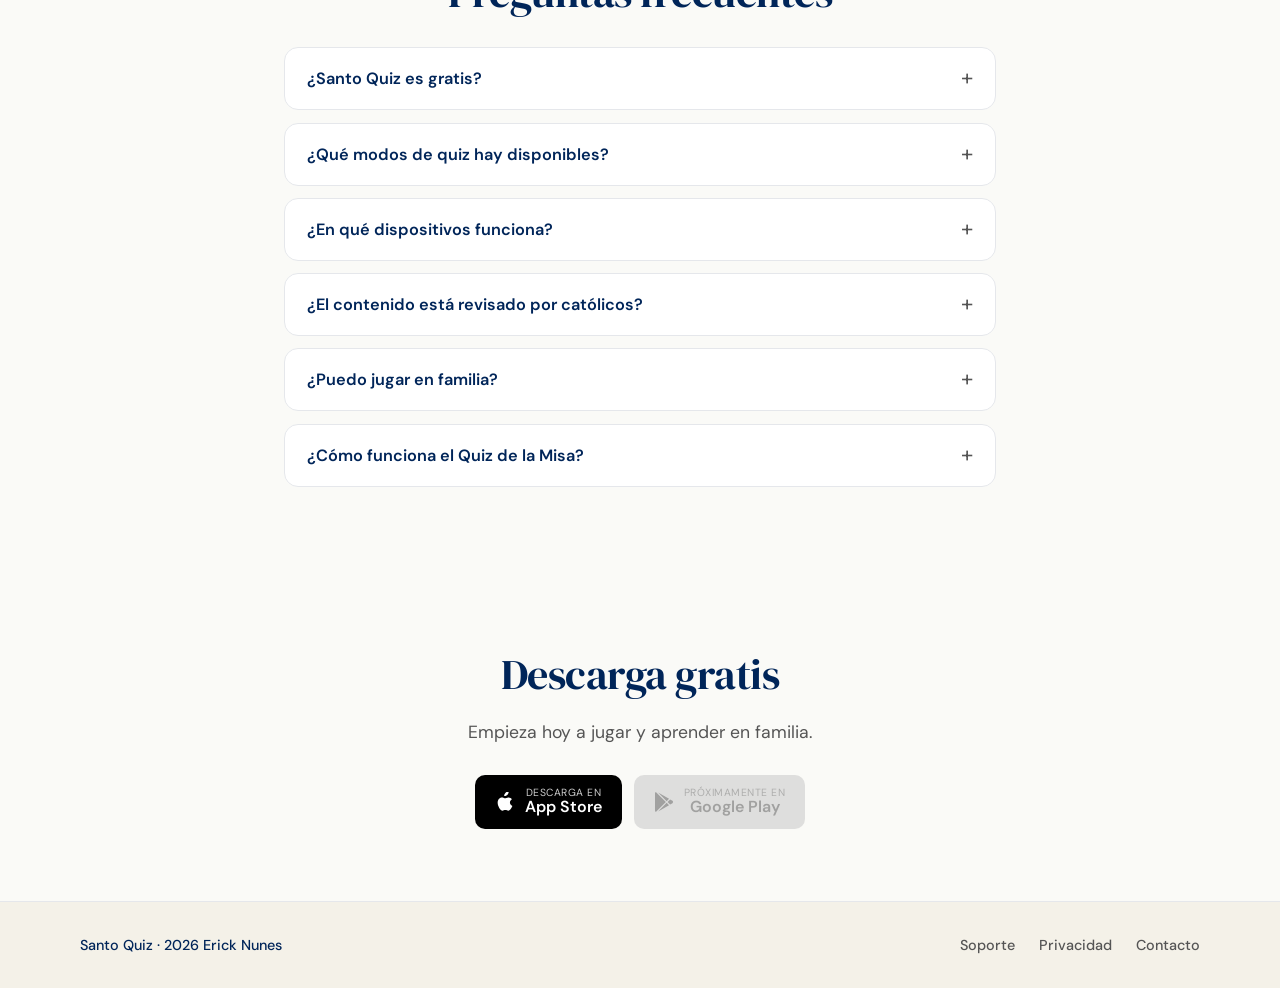
==== commit 6bd54c71: "feat(landing): adiciona foto do Erick no modal de contato Avatar circular no modal agora usa /img/av" ====
--- a/es/index.html
+++ b/es/index.html
@@ -289,7 +289,7 @@
     </footer>
 
     <script src="/animate.js?v=4" defer></script>
-    <script src="/contact.js?v=9" defer></script>
+    <script src="/contact.js?v=10" defer></script>
     <script src="/bmc.js?v=6" defer></script>
   </body>
 </html>
